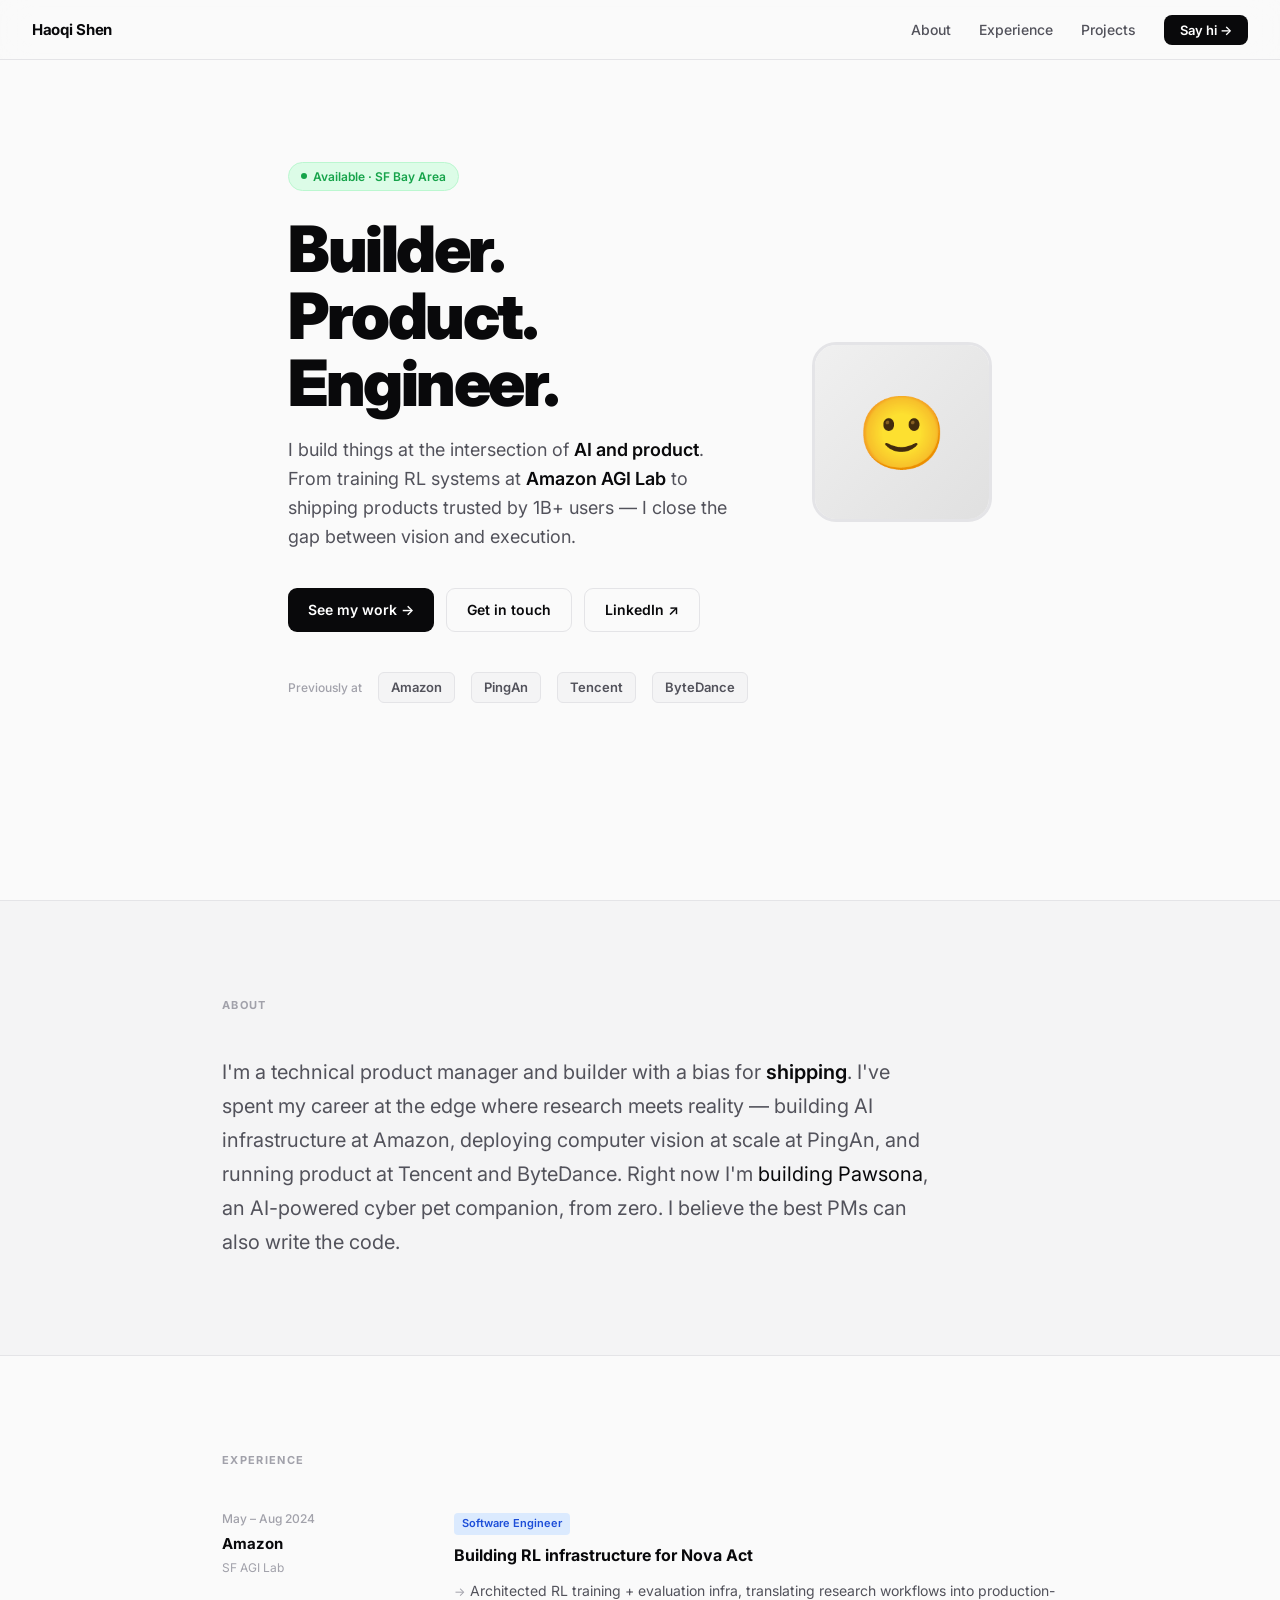
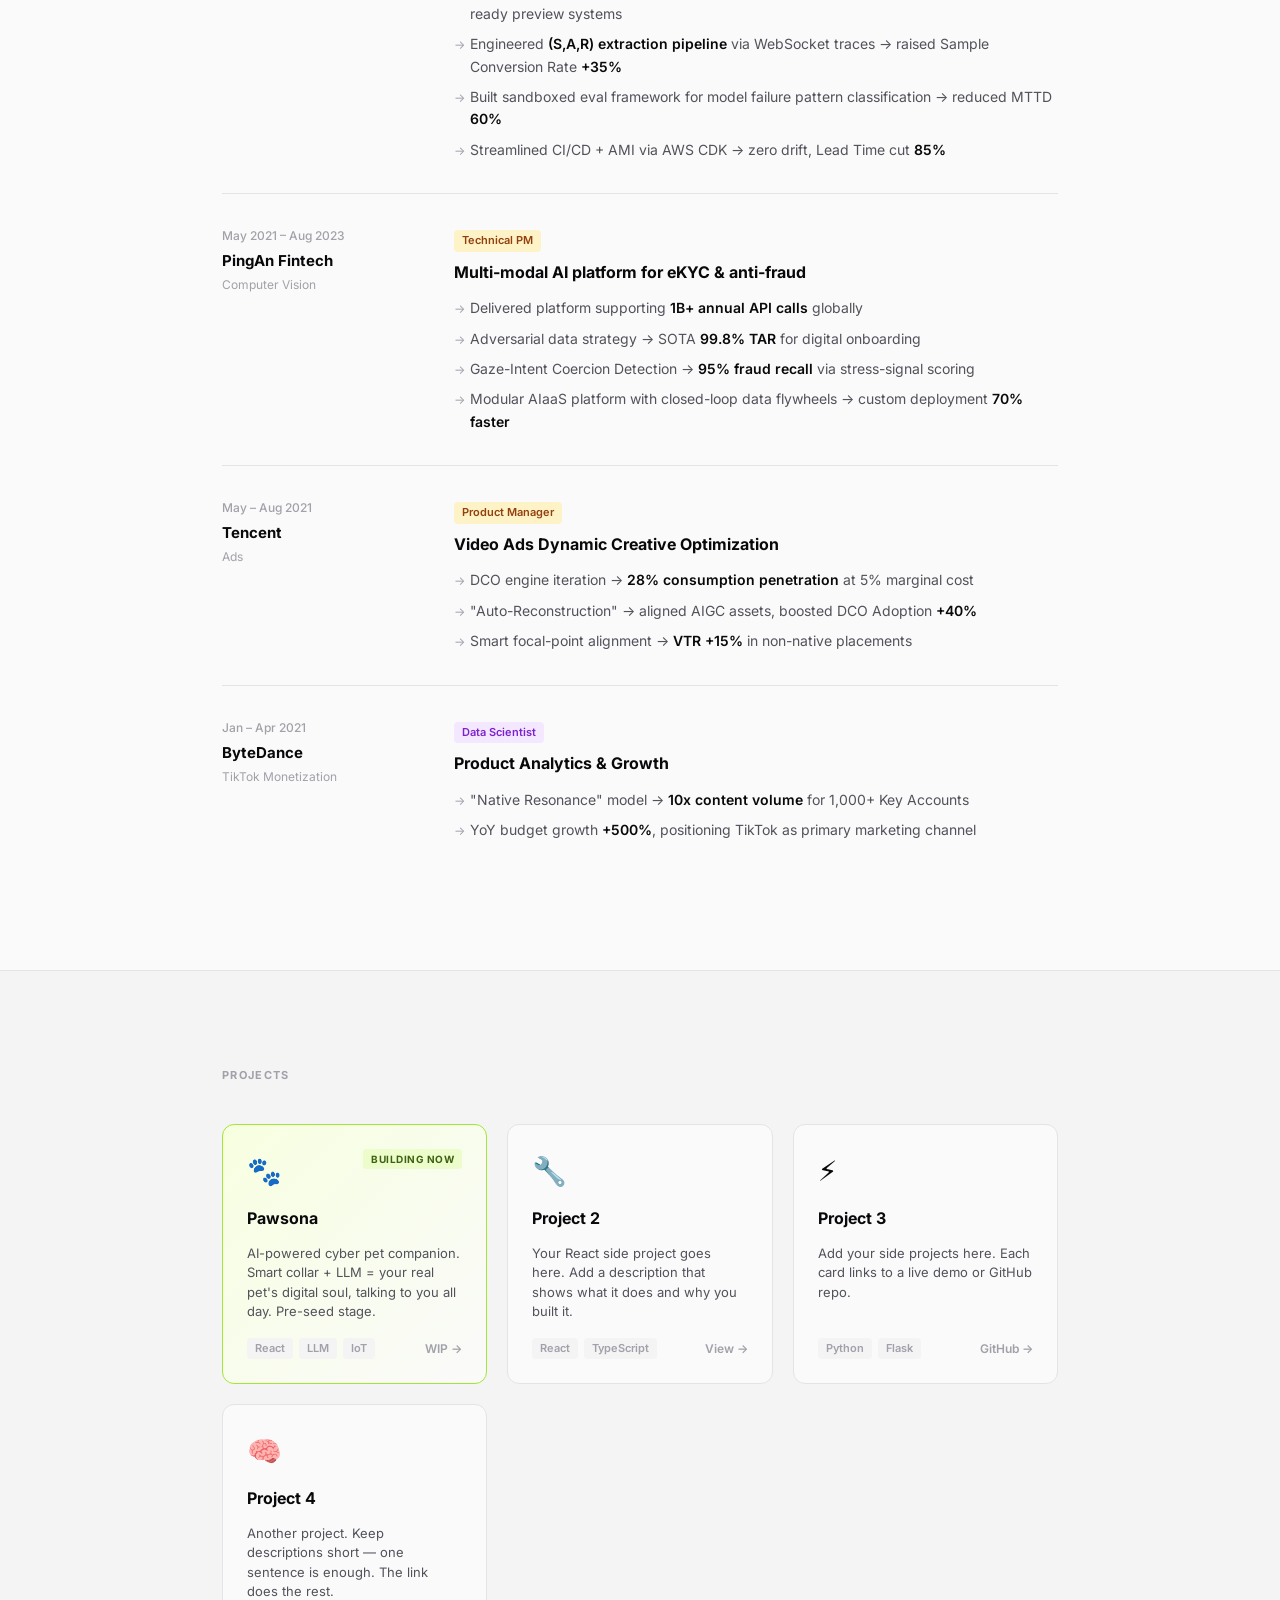
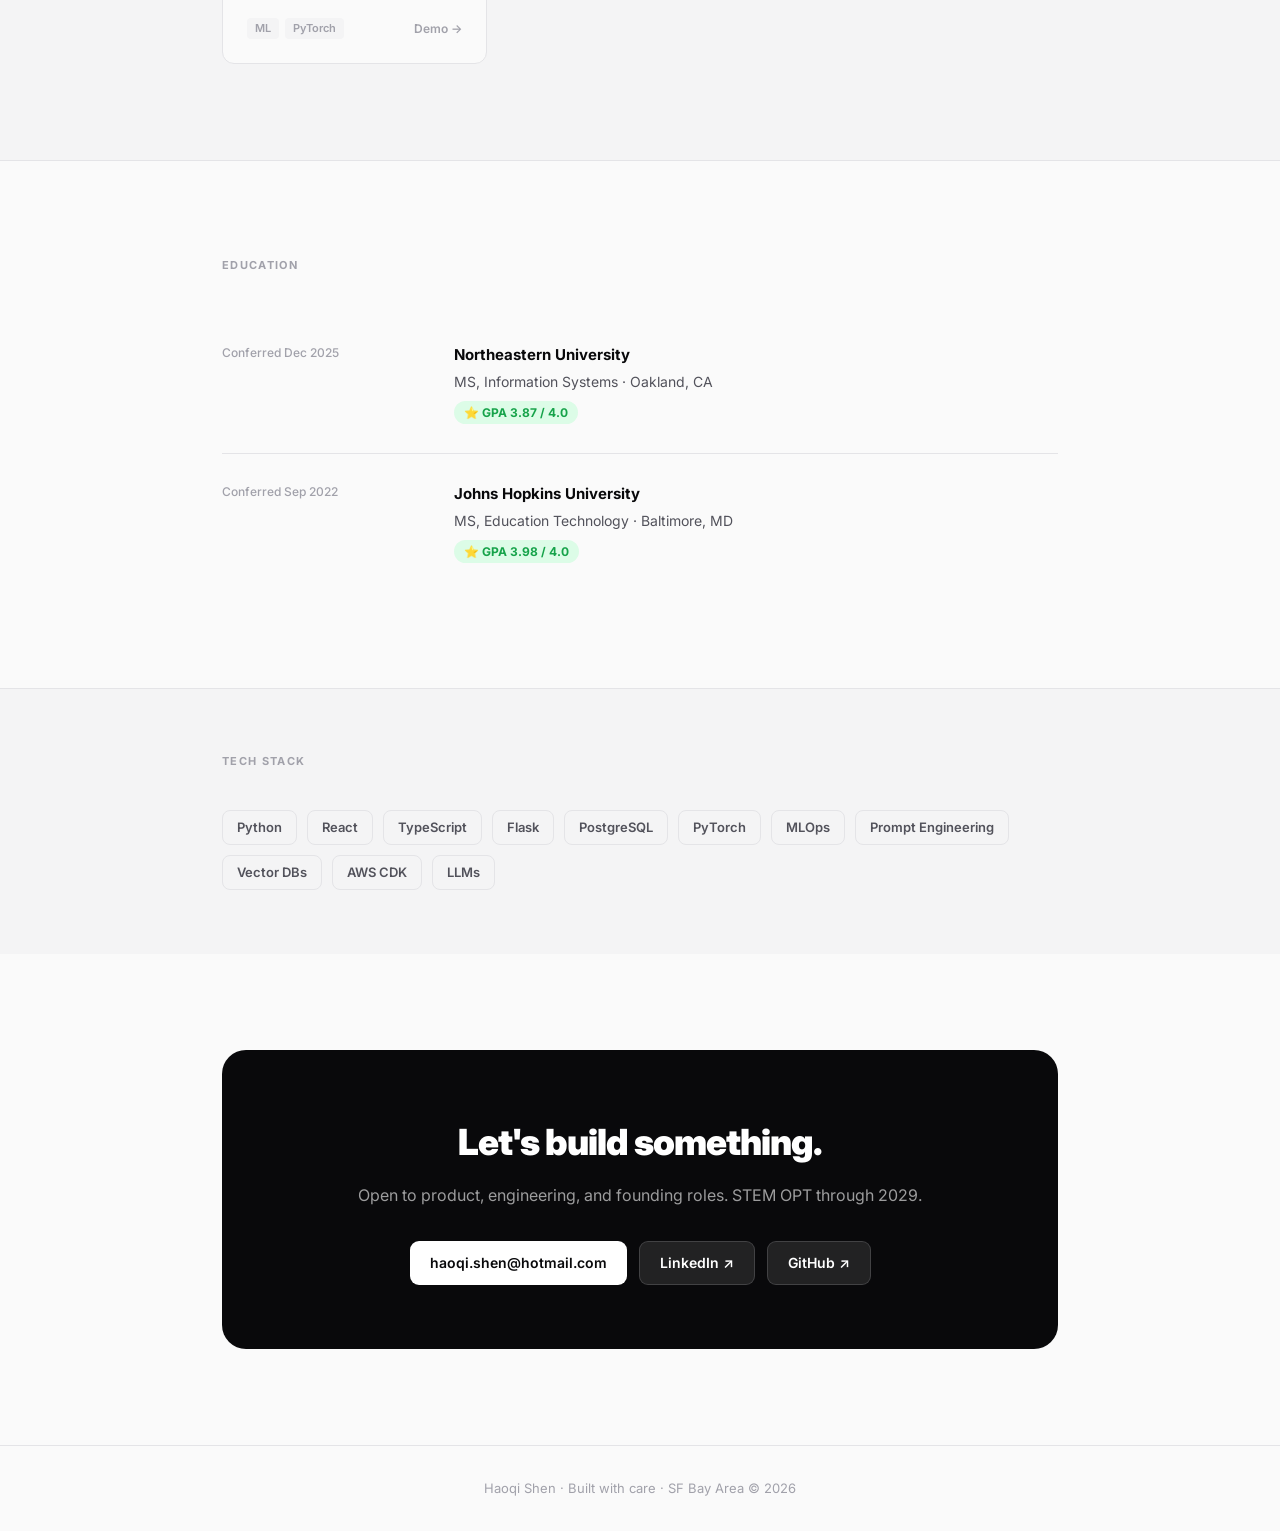
==== index.html @ 102167a4 "fix: update LinkedIn and GitHub links" ====
<!DOCTYPE html>
<html lang="en">
<head>
  <meta charset="UTF-8" />
  <meta name="viewport" content="width=device-width, initial-scale=1.0" />
  <title>Haoqi Shen — Builder</title>
  <link href="https://fonts.googleapis.com/css2?family=Inter:ital,wght@0,300;0,400;0,500;0,600;0,700;0,800;0,900;1,400&display=swap" rel="stylesheet">
  <style>
    :root {
      --bg: #fafafa;
      --bg2: #f4f4f5;
      --fg: #09090b;
      --fg2: #52525b;
      --fg3: #a1a1aa;
      --border: #e4e4e7;
      --accent: #18181b;
      --green: #16a34a;
      --blue: #2563eb;
      --radius: 12px;
      --font: 'Inter', system-ui, sans-serif;
    }
    * { margin:0; padding:0; box-sizing:border-box; }
    html { scroll-behavior: smooth; }
    body {
      font-family: var(--font);
      background: var(--bg);
      color: var(--fg);
      line-height: 1.6;
      -webkit-font-smoothing: antialiased;
    }

    /* NAV */
    nav {
      position: fixed;
      top: 0; left: 0; right: 0;
      z-index: 100;
      background: rgba(250,250,250,0.85);
      backdrop-filter: blur(16px);
      border-bottom: 1px solid var(--border);
      height: 60px;
      display: flex;
      align-items: center;
      justify-content: space-between;
      padding: 0 32px;
    }
    .nav-logo {
      font-size: 15px;
      font-weight: 700;
      color: var(--fg);
      text-decoration: none;
      letter-spacing: -0.3px;
    }
    .nav-links {
      display: flex;
      gap: 28px;
      list-style: none;
    }
    .nav-links a {
      font-size: 14px;
      color: var(--fg2);
      text-decoration: none;
      font-weight: 500;
      transition: color 0.15s;
    }
    .nav-links a:hover { color: var(--fg); }
    .nav-cta {
      background: var(--fg);
      color: #fff !important;
      padding: 7px 16px;
      border-radius: 8px;
      font-size: 13px !important;
      font-weight: 600 !important;
      transition: opacity 0.15s !important;
    }
    .nav-cta:hover { opacity: 0.85; color: #fff !important; }

    /* SECTIONS */
    section { padding: 96px 0; }
    .container { max-width: 900px; margin: 0 auto; padding: 0 32px; }
    .section-label {
      font-size: 11px;
      font-weight: 700;
      letter-spacing: 0.12em;
      text-transform: uppercase;
      color: var(--fg3);
      margin-bottom: 40px;
    }

    /* HERO */
    .hero {
      min-height: 100vh;
      display: flex;
      align-items: center;
      padding-top: 60px;
    }
    .hero-inner {
      display: grid;
      grid-template-columns: 1fr auto;
      gap: 64px;
      align-items: center;
      width: 100%;
    }
    .hero-badge {
      display: inline-flex;
      align-items: center;
      gap: 6px;
      background: #dcfce7;
      color: var(--green);
      border: 1px solid #bbf7d0;
      padding: 4px 12px;
      border-radius: 100px;
      font-size: 12px;
      font-weight: 600;
      margin-bottom: 24px;
    }
    .hero-badge::before {
      content: '';
      width: 6px; height: 6px;
      background: var(--green);
      border-radius: 50%;
      animation: pulse 2s ease-in-out infinite;
    }
    @keyframes pulse { 0%,100%{opacity:1} 50%{opacity:0.4} }
    .hero h1 {
      font-size: clamp(40px, 6vw, 64px);
      font-weight: 900;
      letter-spacing: -2.5px;
      line-height: 1.05;
      margin-bottom: 20px;
      color: var(--fg);
    }
    .hero-tagline {
      font-size: 18px;
      color: var(--fg2);
      font-weight: 400;
      max-width: 440px;
      margin-bottom: 36px;
      line-height: 1.6;
    }
    .hero-tagline strong { color: var(--fg); font-weight: 600; }
    .hero-actions { display: flex; gap: 12px; flex-wrap: wrap; }
    .btn {
      display: inline-flex;
      align-items: center;
      gap: 6px;
      padding: 10px 20px;
      border-radius: 9px;
      font-size: 14px;
      font-weight: 600;
      text-decoration: none;
      transition: all 0.15s;
      cursor: pointer;
      border: none;
      font-family: inherit;
    }
    .btn-primary {
      background: var(--fg);
      color: #fff;
    }
    .btn-primary:hover { opacity: 0.85; }
    .btn-secondary {
      background: var(--bg);
      color: var(--fg);
      border: 1.5px solid var(--border);
    }
    .btn-secondary:hover { background: var(--bg2); }
    .hero-photo {
      width: 180px;
      height: 180px;
      border-radius: 24px;
      overflow: hidden;
      border: 3px solid var(--border);
      background: var(--bg2);
      flex-shrink: 0;
      position: relative;
    }
    .hero-photo img {
      width: 100%;
      height: 100%;
      object-fit: cover;
    }
    .hero-photo-placeholder {
      width: 100%;
      height: 100%;
      display: flex;
      align-items: center;
      justify-content: center;
      font-size: 72px;
      background: linear-gradient(135deg, #f0f0f0, #e0e0e0);
    }
    .hero-companies {
      display: flex;
      align-items: center;
      gap: 16px;
      margin-top: 40px;
      flex-wrap: wrap;
    }
    .hero-companies-label {
      font-size: 12px;
      color: var(--fg3);
      font-weight: 500;
    }
    .company-tag {
      font-size: 13px;
      font-weight: 600;
      color: var(--fg2);
      background: var(--bg2);
      border: 1px solid var(--border);
      padding: 4px 12px;
      border-radius: 6px;
    }

    /* ABOUT */
    .about-text {
      font-size: 20px;
      line-height: 1.7;
      color: var(--fg2);
      max-width: 720px;
    }
    .about-text strong { color: var(--fg); font-weight: 600; }
    .about-text em { font-style: normal; color: var(--fg); }

    /* EXPERIENCE */
    .exp-list { display: flex; flex-direction: column; gap: 0; }
    .exp-item {
      display: grid;
      grid-template-columns: 200px 1fr;
      gap: 32px;
      padding: 32px 0;
      border-bottom: 1px solid var(--border);
      position: relative;
    }
    .exp-item:first-child { padding-top: 0; }
    .exp-item:last-child { border-bottom: none; }
    .exp-meta { }
    .exp-period {
      font-size: 12px;
      color: var(--fg3);
      font-weight: 500;
      margin-bottom: 4px;
    }
    .exp-company {
      font-size: 15px;
      font-weight: 700;
      color: var(--fg);
      margin-bottom: 2px;
    }
    .exp-dept {
      font-size: 12px;
      color: var(--fg3);
    }
    .exp-content { }
    .exp-role {
      font-size: 16px;
      font-weight: 700;
      margin-bottom: 12px;
      color: var(--fg);
    }
    .exp-highlights {
      list-style: none;
      display: flex;
      flex-direction: column;
      gap: 8px;
    }
    .exp-highlights li {
      font-size: 14px;
      color: var(--fg2);
      line-height: 1.6;
      padding-left: 16px;
      position: relative;
    }
    .exp-highlights li::before {
      content: '→';
      position: absolute;
      left: 0;
      color: var(--fg3);
      font-size: 12px;
      top: 2px;
    }
    .exp-highlights li strong { color: var(--fg); font-weight: 600; }
    .exp-tag {
      display: inline-flex;
      align-items: center;
      gap: 4px;
      font-size: 11px;
      font-weight: 600;
      padding: 2px 8px;
      border-radius: 4px;
      margin-bottom: 8px;
    }
    .tag-eng { background: #dbeafe; color: #1d4ed8; }
    .tag-pm { background: #fef3c7; color: #92400e; }
    .tag-data { background: #f3e8ff; color: #7e22ce; }

    /* PROJECTS */
    .projects-grid {
      display: grid;
      grid-template-columns: repeat(auto-fill, minmax(260px, 1fr));
      gap: 20px;
    }
    .project-card {
      background: var(--bg);
      border: 1.5px solid var(--border);
      border-radius: var(--radius);
      padding: 24px;
      text-decoration: none;
      color: inherit;
      transition: all 0.2s;
      display: flex;
      flex-direction: column;
      gap: 12px;
      position: relative;
      overflow: hidden;
    }
    .project-card:hover {
      border-color: #a1a1aa;
      transform: translateY(-2px);
      box-shadow: 0 8px 30px rgba(0,0,0,0.07);
    }
    .project-card::before {
      content: '';
      position: absolute;
      inset: 0;
      background: linear-gradient(135deg, rgba(0,0,0,0.02), transparent);
      opacity: 0;
      transition: opacity 0.2s;
    }
    .project-card:hover::before { opacity: 1; }
    .project-emoji { font-size: 28px; }
    .project-name { font-size: 16px; font-weight: 700; }
    .project-desc { font-size: 13px; color: var(--fg2); line-height: 1.5; flex: 1; }
    .project-footer {
      display: flex;
      align-items: center;
      justify-content: space-between;
      margin-top: 4px;
    }
    .project-tags { display: flex; gap: 6px; flex-wrap: wrap; }
    .project-tag {
      font-size: 11px;
      font-weight: 600;
      background: var(--bg2);
      color: var(--fg3);
      padding: 2px 8px;
      border-radius: 4px;
    }
    .project-link {
      font-size: 12px;
      color: var(--fg3);
      font-weight: 600;
      display: flex;
      align-items: center;
      gap: 4px;
    }
    .project-card.featured {
      border-color: #a3e635;
      background: linear-gradient(135deg, #f7ffe0, var(--bg));
    }
    .project-card.featured .project-tag-featured {
      background: #ecfccb;
      color: #3f6212;
      font-size: 10px;
      font-weight: 700;
      padding: 2px 8px;
      border-radius: 4px;
      letter-spacing: 0.05em;
      text-transform: uppercase;
    }

    /* EDUCATION */
    .edu-list { display: flex; flex-direction: column; gap: 0; }
    .edu-item {
      display: grid;
      grid-template-columns: 200px 1fr;
      gap: 32px;
      padding: 28px 0;
      border-bottom: 1px solid var(--border);
    }
    .edu-item:last-child { border-bottom: none; }
    .edu-period { font-size: 12px; color: var(--fg3); font-weight: 500; }
    .edu-school { font-size: 15px; font-weight: 700; color: var(--fg); }
    .edu-degree { font-size: 14px; color: var(--fg2); margin-top: 4px; }
    .edu-gpa {
      display: inline-flex;
      align-items: center;
      gap: 4px;
      font-size: 12px;
      font-weight: 700;
      color: var(--green);
      background: #dcfce7;
      padding: 2px 10px;
      border-radius: 100px;
      margin-top: 8px;
    }

    /* STACK */
    .stack-grid {
      display: flex;
      flex-wrap: wrap;
      gap: 10px;
    }
    .stack-item {
      background: var(--bg2);
      border: 1px solid var(--border);
      color: var(--fg2);
      padding: 6px 14px;
      border-radius: 8px;
      font-size: 13px;
      font-weight: 600;
      transition: all 0.15s;
    }
    .stack-item:hover {
      background: var(--fg);
      color: #fff;
      border-color: var(--fg);
    }

    /* CONTACT */
    .contact-section {
      background: var(--fg);
      color: #fff;
      border-radius: 24px;
      padding: 64px;
      text-align: center;
    }
    .contact-section h2 {
      font-size: 36px;
      font-weight: 900;
      letter-spacing: -1px;
      margin-bottom: 12px;
    }
    .contact-section p {
      font-size: 16px;
      color: rgba(255,255,255,0.6);
      margin-bottom: 32px;
    }
    .contact-links { display: flex; gap: 12px; justify-content: center; flex-wrap: wrap; }
    .contact-link {
      display: inline-flex;
      align-items: center;
      gap: 8px;
      padding: 10px 20px;
      border-radius: 9px;
      font-size: 14px;
      font-weight: 600;
      text-decoration: none;
      transition: all 0.15s;
    }
    .contact-link-primary {
      background: #fff;
      color: var(--fg);
    }
    .contact-link-primary:hover { opacity: 0.9; }
    .contact-link-secondary {
      background: rgba(255,255,255,0.1);
      color: #fff;
      border: 1px solid rgba(255,255,255,0.15);
    }
    .contact-link-secondary:hover { background: rgba(255,255,255,0.15); }

    /* FOOTER */
    footer {
      padding: 32px;
      text-align: center;
      font-size: 13px;
      color: var(--fg3);
      border-top: 1px solid var(--border);
    }

    /* RESPONSIVE */
    @media (max-width: 700px) {
      nav { padding: 0 20px; }
      .nav-links { display: none; }
      .container { padding: 0 20px; }
      section { padding: 64px 0; }
      .hero-inner { grid-template-columns: 1fr; }
      .hero-photo { width: 100px; height: 100px; border-radius: 16px; }
      .exp-item { grid-template-columns: 1fr; gap: 8px; }
      .edu-item { grid-template-columns: 1fr; gap: 8px; }
      .contact-section { padding: 40px 24px; border-radius: 16px; }
    }

    /* ANIMATIONS */
    .fade-in {
      opacity: 0;
      transform: translateY(16px);
      transition: opacity 0.5s ease, transform 0.5s ease;
    }
    .fade-in.visible {
      opacity: 1;
      transform: translateY(0);
    }
  </style>
</head>
<body>

<!-- NAV -->
<nav>
  <a class="nav-logo" href="#">Haoqi Shen</a>
  <ul class="nav-links">
    <li><a href="#about">About</a></li>
    <li><a href="#experience">Experience</a></li>
    <li><a href="#projects">Projects</a></li>
    <li><a href="#contact" class="nav-cta">Say hi →</a></li>
  </ul>
</nav>

<!-- HERO -->
<section class="hero">
  <div class="container">
    <div class="hero-inner">
      <div>
        <div class="hero-badge">Available · SF Bay Area</div>
        <h1>Builder.<br>Product.<br>Engineer.</h1>
        <p class="hero-tagline">
          I build things at the intersection of <strong>AI and product</strong>.
          From training RL systems at <strong>Amazon AGI Lab</strong> to shipping
          products trusted by 1B+ users — I close the gap between vision and execution.
        </p>
        <div class="hero-actions">
          <a href="#projects" class="btn btn-primary">See my work →</a>
          <a href="mailto:haoqi.shen@hotmail.com" class="btn btn-secondary">Get in touch</a>
          <a href="https://www.linkedin.com/in/shenhaoqi/" target="_blank" class="btn btn-secondary">LinkedIn ↗</a>
        </div>
        <div class="hero-companies">
          <span class="hero-companies-label">Previously at</span>
          <span class="company-tag">Amazon</span>
          <span class="company-tag">PingAn</span>
          <span class="company-tag">Tencent</span>
          <span class="company-tag">ByteDance</span>
        </div>
      </div>
      <div class="hero-photo">
        <!-- Replace src with your LinkedIn photo URL -->
        <div class="hero-photo-placeholder">🙂</div>
      </div>
    </div>
  </div>
</section>

<!-- ABOUT -->
<section id="about" style="background: var(--bg2); border-top: 1px solid var(--border); border-bottom: 1px solid var(--border);">
  <div class="container">
    <p class="section-label">About</p>
    <p class="about-text fade-in">
      I'm a technical product manager and builder with a bias for <strong>shipping</strong>.
      I've spent my career at the edge where research meets reality —
      building AI infrastructure at Amazon, deploying computer vision at scale at PingAn,
      and running product at Tencent and ByteDance.
      Right now I'm <em>building Pawsona</em>, an AI-powered cyber pet companion,
      from zero. I believe the best PMs can also write the code.
    </p>
  </div>
</section>

<!-- EXPERIENCE -->
<section id="experience">
  <div class="container">
    <p class="section-label">Experience</p>
    <div class="exp-list">

      <div class="exp-item fade-in">
        <div class="exp-meta">
          <div class="exp-period">May – Aug 2024</div>
          <div class="exp-company">Amazon</div>
          <div class="exp-dept">SF AGI Lab</div>
        </div>
        <div class="exp-content">
          <span class="exp-tag tag-eng">Software Engineer</span>
          <div class="exp-role">Building RL infrastructure for Nova Act</div>
          <ul class="exp-highlights">
            <li>Architected RL training + evaluation infra, translating research workflows into production-ready preview systems</li>
            <li>Engineered <strong>(S,A,R) extraction pipeline</strong> via WebSocket traces → raised Sample Conversion Rate <strong>+35%</strong></li>
            <li>Built sandboxed eval framework for model failure pattern classification → reduced MTTD <strong>60%</strong></li>
            <li>Streamlined CI/CD + AMI via AWS CDK → zero drift, Lead Time cut <strong>85%</strong></li>
          </ul>
        </div>
      </div>

      <div class="exp-item fade-in">
        <div class="exp-meta">
          <div class="exp-period">May 2021 – Aug 2023</div>
          <div class="exp-company">PingAn Fintech</div>
          <div class="exp-dept">Computer Vision</div>
        </div>
        <div class="exp-content">
          <span class="exp-tag tag-pm">Technical PM</span>
          <div class="exp-role">Multi-modal AI platform for eKYC & anti-fraud</div>
          <ul class="exp-highlights">
            <li>Delivered platform supporting <strong>1B+ annual API calls</strong> globally</li>
            <li>Adversarial data strategy → SOTA <strong>99.8% TAR</strong> for digital onboarding</li>
            <li>Gaze-Intent Coercion Detection → <strong>95% fraud recall</strong> via stress-signal scoring</li>
            <li>Modular AIaaS platform with closed-loop data flywheels → custom deployment <strong>70% faster</strong></li>
          </ul>
        </div>
      </div>

      <div class="exp-item fade-in">
        <div class="exp-meta">
          <div class="exp-period">May – Aug 2021</div>
          <div class="exp-company">Tencent</div>
          <div class="exp-dept">Ads</div>
        </div>
        <div class="exp-content">
          <span class="exp-tag tag-pm">Product Manager</span>
          <div class="exp-role">Video Ads Dynamic Creative Optimization</div>
          <ul class="exp-highlights">
            <li>DCO engine iteration → <strong>28% consumption penetration</strong> at 5% marginal cost</li>
            <li>"Auto-Reconstruction" → aligned AIGC assets, boosted DCO Adoption <strong>+40%</strong></li>
            <li>Smart focal-point alignment → <strong>VTR +15%</strong> in non-native placements</li>
          </ul>
        </div>
      </div>

      <div class="exp-item fade-in">
        <div class="exp-meta">
          <div class="exp-period">Jan – Apr 2021</div>
          <div class="exp-company">ByteDance</div>
          <div class="exp-dept">TikTok Monetization</div>
        </div>
        <div class="exp-content">
          <span class="exp-tag tag-data">Data Scientist</span>
          <div class="exp-role">Product Analytics & Growth</div>
          <ul class="exp-highlights">
            <li>"Native Resonance" model → <strong>10x content volume</strong> for 1,000+ Key Accounts</li>
            <li>YoY budget growth <strong>+500%</strong>, positioning TikTok as primary marketing channel</li>
          </ul>
        </div>
      </div>

    </div>
  </div>
</section>

<!-- PROJECTS -->
<section id="projects" style="background: var(--bg2); border-top: 1px solid var(--border); border-bottom: 1px solid var(--border);">
  <div class="container">
    <p class="section-label">Projects</p>
    <div class="projects-grid">

      <a href="#" class="project-card featured fade-in">
        <div style="display:flex; justify-content:space-between; align-items:flex-start;">
          <div class="project-emoji">🐾</div>
          <span class="project-tag-featured">Building now</span>
        </div>
        <div class="project-name">Pawsona</div>
        <div class="project-desc">AI-powered cyber pet companion. Smart collar + LLM = your real pet's digital soul, talking to you all day. Pre-seed stage.</div>
        <div class="project-footer">
          <div class="project-tags">
            <span class="project-tag">React</span>
            <span class="project-tag">LLM</span>
            <span class="project-tag">IoT</span>
          </div>
          <span class="project-link">WIP →</span>
        </div>
      </a>

      <a href="#" class="project-card fade-in">
        <div class="project-emoji">🔧</div>
        <div class="project-name">Project 2</div>
        <div class="project-desc">Your React side project goes here. Add a description that shows what it does and why you built it.</div>
        <div class="project-footer">
          <div class="project-tags">
            <span class="project-tag">React</span>
            <span class="project-tag">TypeScript</span>
          </div>
          <span class="project-link">View →</span>
        </div>
      </a>

      <a href="#" class="project-card fade-in">
        <div class="project-emoji">⚡</div>
        <div class="project-name">Project 3</div>
        <div class="project-desc">Add your side projects here. Each card links to a live demo or GitHub repo.</div>
        <div class="project-footer">
          <div class="project-tags">
            <span class="project-tag">Python</span>
            <span class="project-tag">Flask</span>
          </div>
          <span class="project-link">GitHub →</span>
        </div>
      </a>

      <a href="#" class="project-card fade-in">
        <div class="project-emoji">🧠</div>
        <div class="project-name">Project 4</div>
        <div class="project-desc">Another project. Keep descriptions short — one sentence is enough. The link does the rest.</div>
        <div class="project-footer">
          <div class="project-tags">
            <span class="project-tag">ML</span>
            <span class="project-tag">PyTorch</span>
          </div>
          <span class="project-link">Demo →</span>
        </div>
      </a>

    </div>
  </div>
</section>

<!-- EDUCATION -->
<section id="education">
  <div class="container">
    <p class="section-label">Education</p>
    <div class="edu-list">
      <div class="edu-item fade-in">
        <div>
          <div class="edu-period">Conferred Dec 2025</div>
        </div>
        <div>
          <div class="edu-school">Northeastern University</div>
          <div class="edu-degree">MS, Information Systems · Oakland, CA</div>
          <div class="edu-gpa">⭐ GPA 3.87 / 4.0</div>
        </div>
      </div>
      <div class="edu-item fade-in">
        <div>
          <div class="edu-period">Conferred Sep 2022</div>
        </div>
        <div>
          <div class="edu-school">Johns Hopkins University</div>
          <div class="edu-degree">MS, Education Technology · Baltimore, MD</div>
          <div class="edu-gpa">⭐ GPA 3.98 / 4.0</div>
        </div>
      </div>
    </div>
  </div>
</section>

<!-- STACK -->
<section style="padding: 64px 0; background: var(--bg2); border-top: 1px solid var(--border);">
  <div class="container">
    <p class="section-label">Tech Stack</p>
    <div class="stack-grid">
      <span class="stack-item">Python</span>
      <span class="stack-item">React</span>
      <span class="stack-item">TypeScript</span>
      <span class="stack-item">Flask</span>
      <span class="stack-item">PostgreSQL</span>
      <span class="stack-item">PyTorch</span>
      <span class="stack-item">MLOps</span>
      <span class="stack-item">Prompt Engineering</span>
      <span class="stack-item">Vector DBs</span>
      <span class="stack-item">AWS CDK</span>
      <span class="stack-item">LLMs</span>
    </div>
  </div>
</section>

<!-- CONTACT -->
<section id="contact">
  <div class="container">
    <div class="contact-section fade-in">
      <h2>Let's build something.</h2>
      <p>Open to product, engineering, and founding roles. STEM OPT through 2029.</p>
      <div class="contact-links">
        <a href="mailto:haoqi.shen@hotmail.com" class="contact-link contact-link-primary">haoqi.shen@hotmail.com</a>
        <a href="https://www.linkedin.com/in/shenhaoqi/" target="_blank" class="contact-link contact-link-secondary">LinkedIn ↗</a>
        <a href="https://github.com/haoqi-shen" target="_blank" class="contact-link contact-link-secondary">GitHub ↗</a>
      </div>
    </div>
  </div>
</section>

<footer>
  <p>Haoqi Shen · Built with care · SF Bay Area © 2026</p>
</footer>

<script>
  // Fade-in on scroll
  const observer = new IntersectionObserver((entries) => {
    entries.forEach((entry, i) => {
      if (entry.isIntersecting) {
        setTimeout(() => entry.target.classList.add('visible'), i * 80);
        observer.unobserve(entry.target);
      }
    });
  }, { threshold: 0.1 });
  document.querySelectorAll('.fade-in').forEach(el => observer.observe(el));
</script>

</body>
</html>
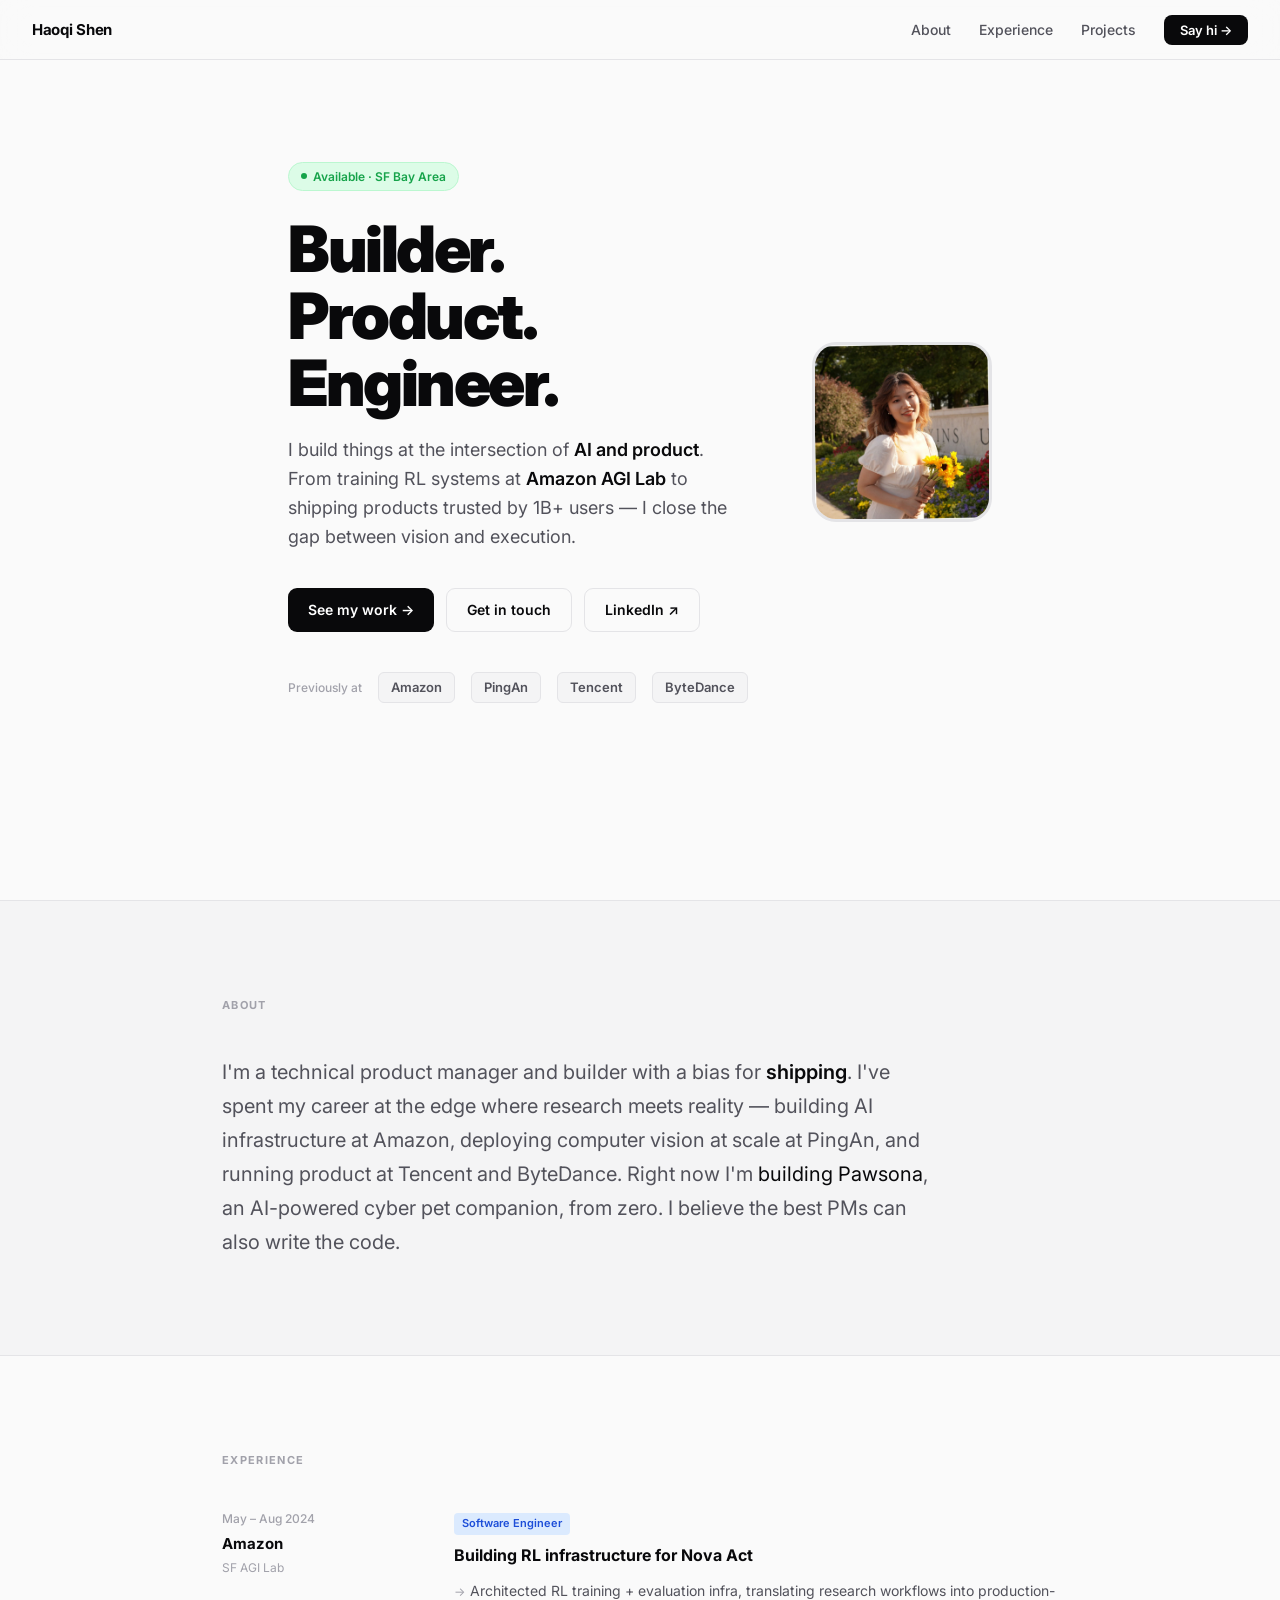
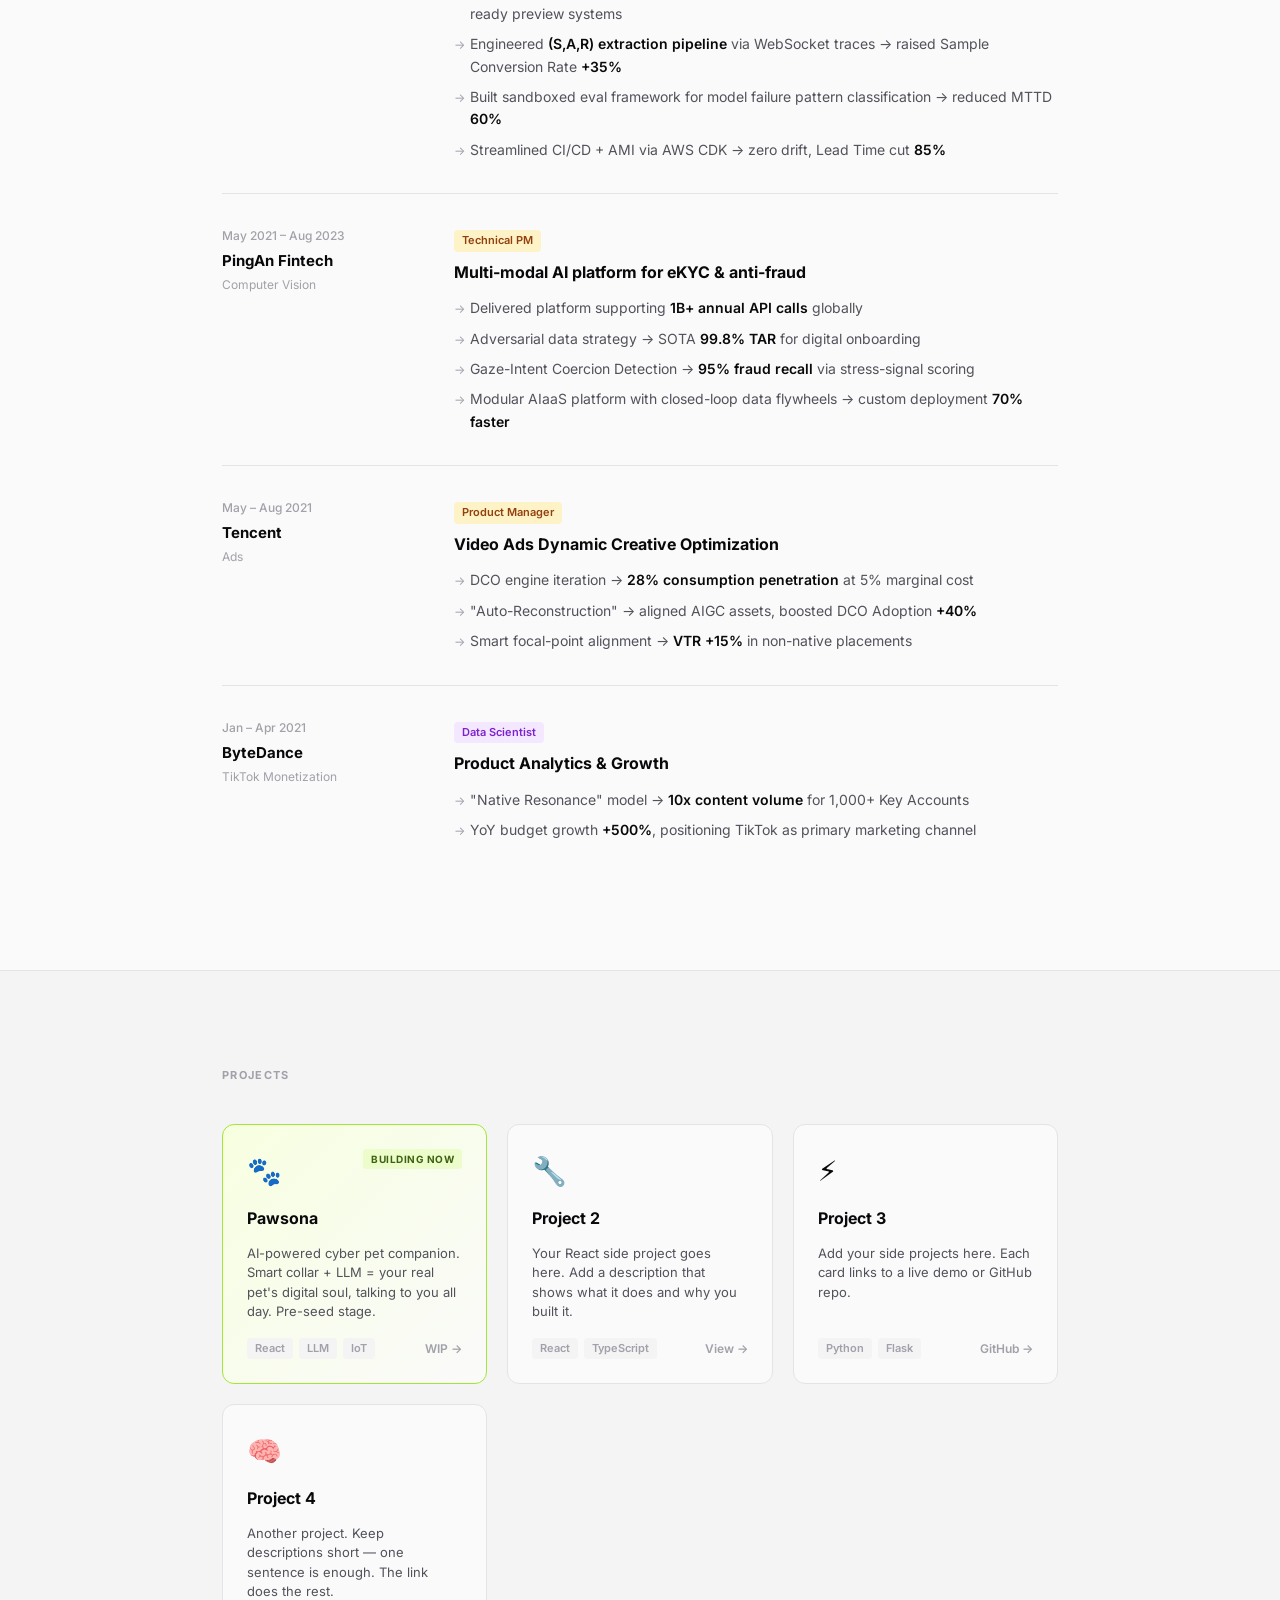
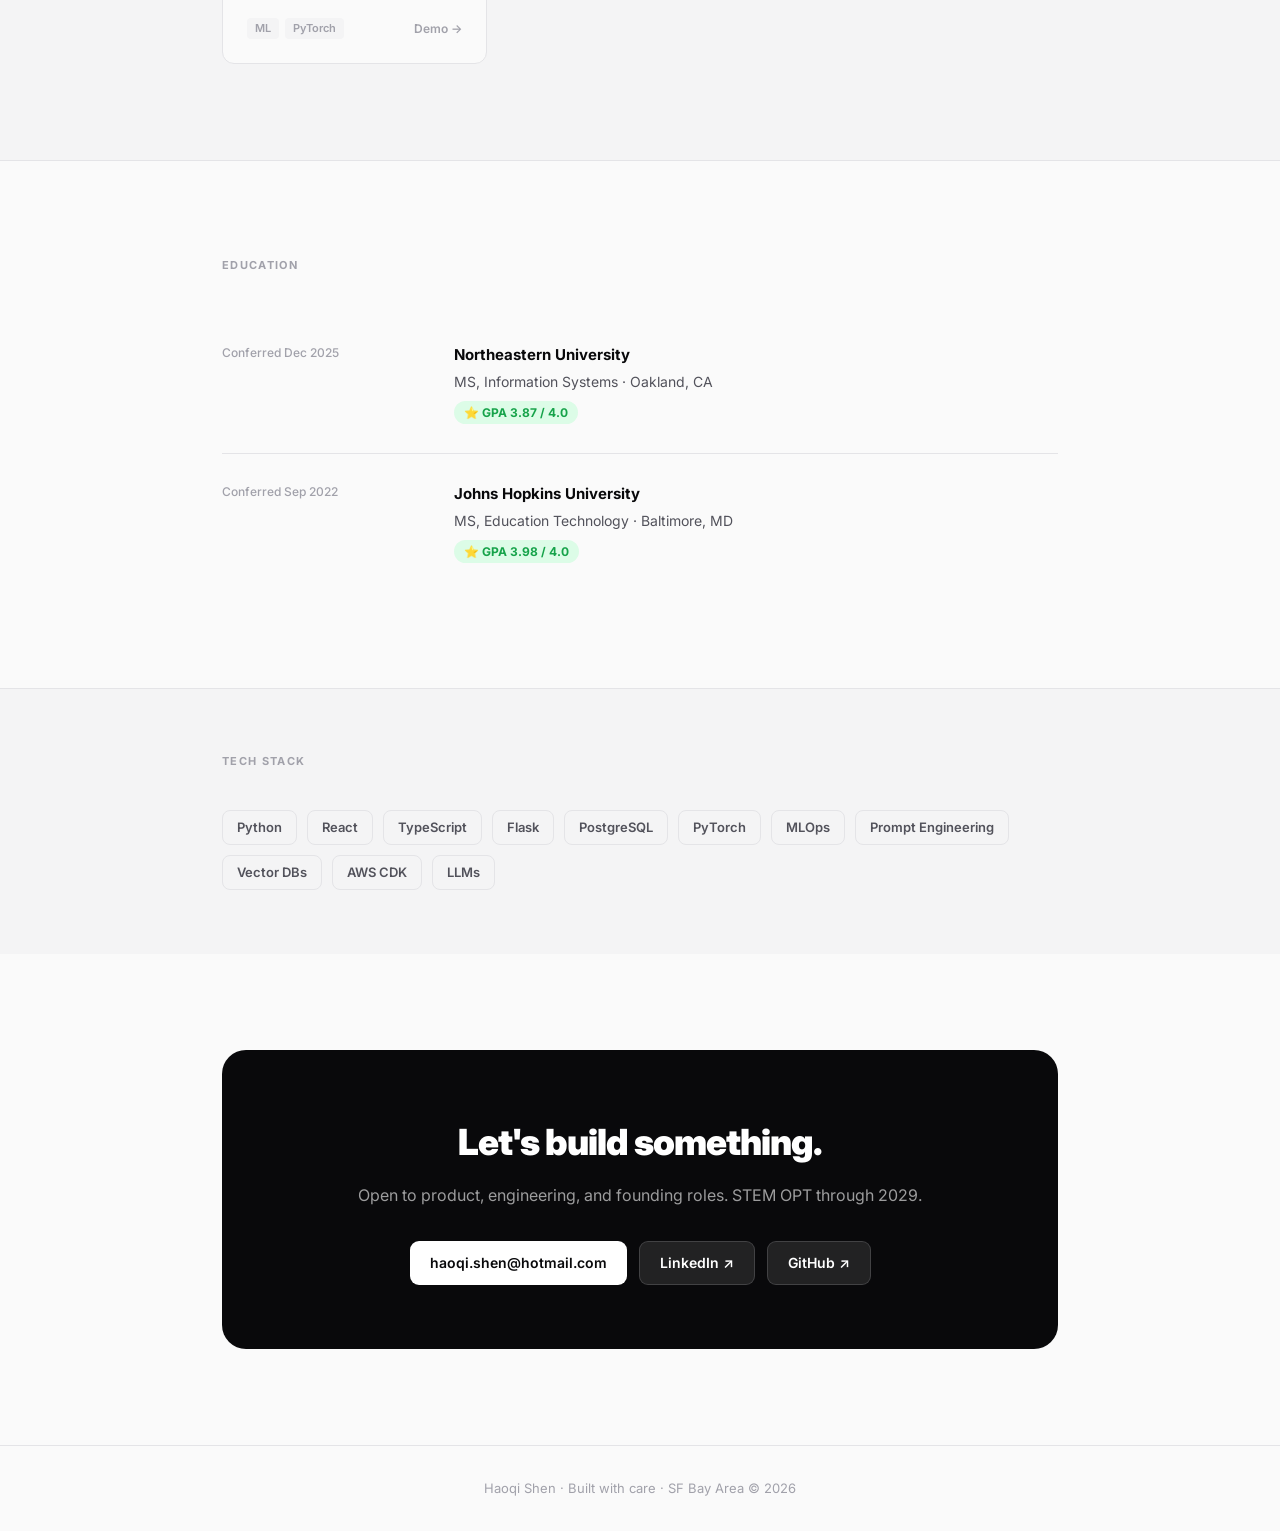
==== commit a52f806d: "feat: add profile photo" ====
--- a/index.html
+++ b/index.html
@@ -531,8 +531,7 @@
         </div>
       </div>
       <div class="hero-photo">
-        <!-- Replace src with your LinkedIn photo URL -->
-        <div class="hero-photo-placeholder">🙂</div>
+        <img src="avatar.jpg" alt="Haoqi Shen" />
       </div>
     </div>
   </div>
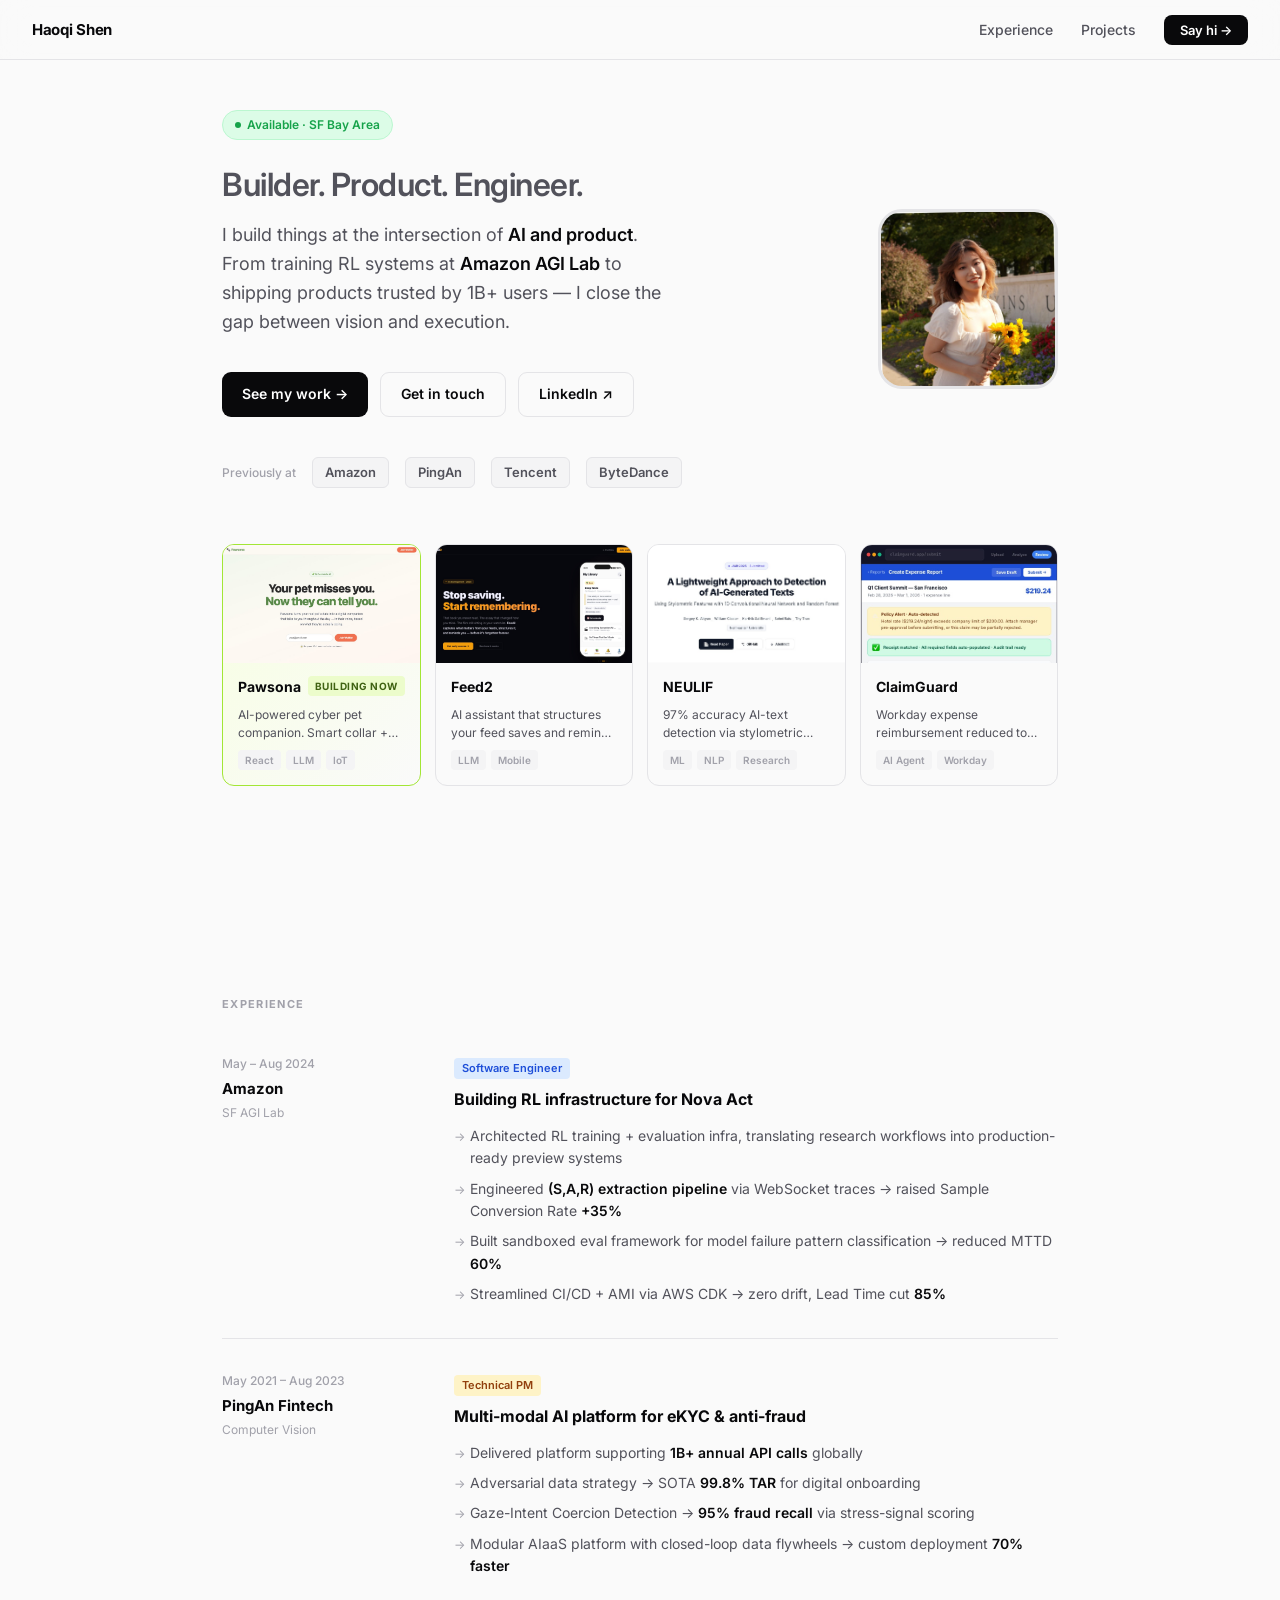
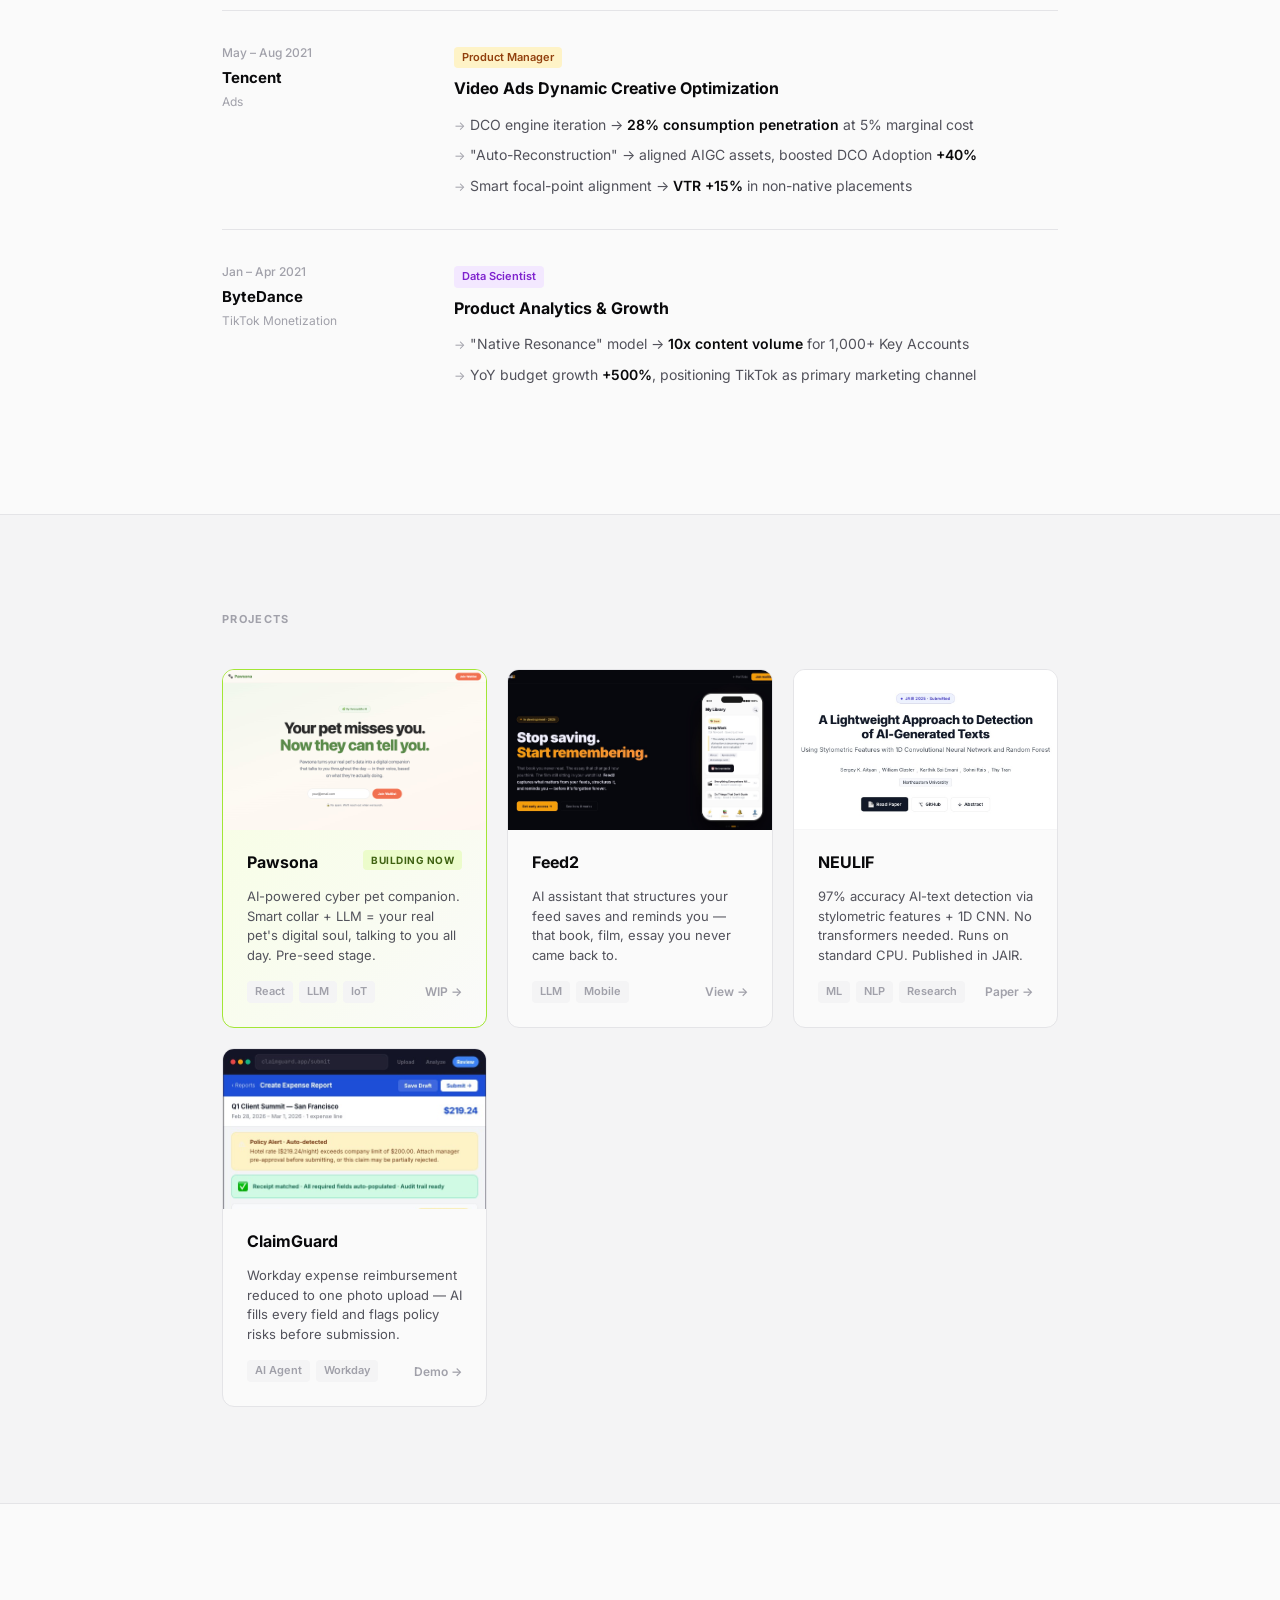
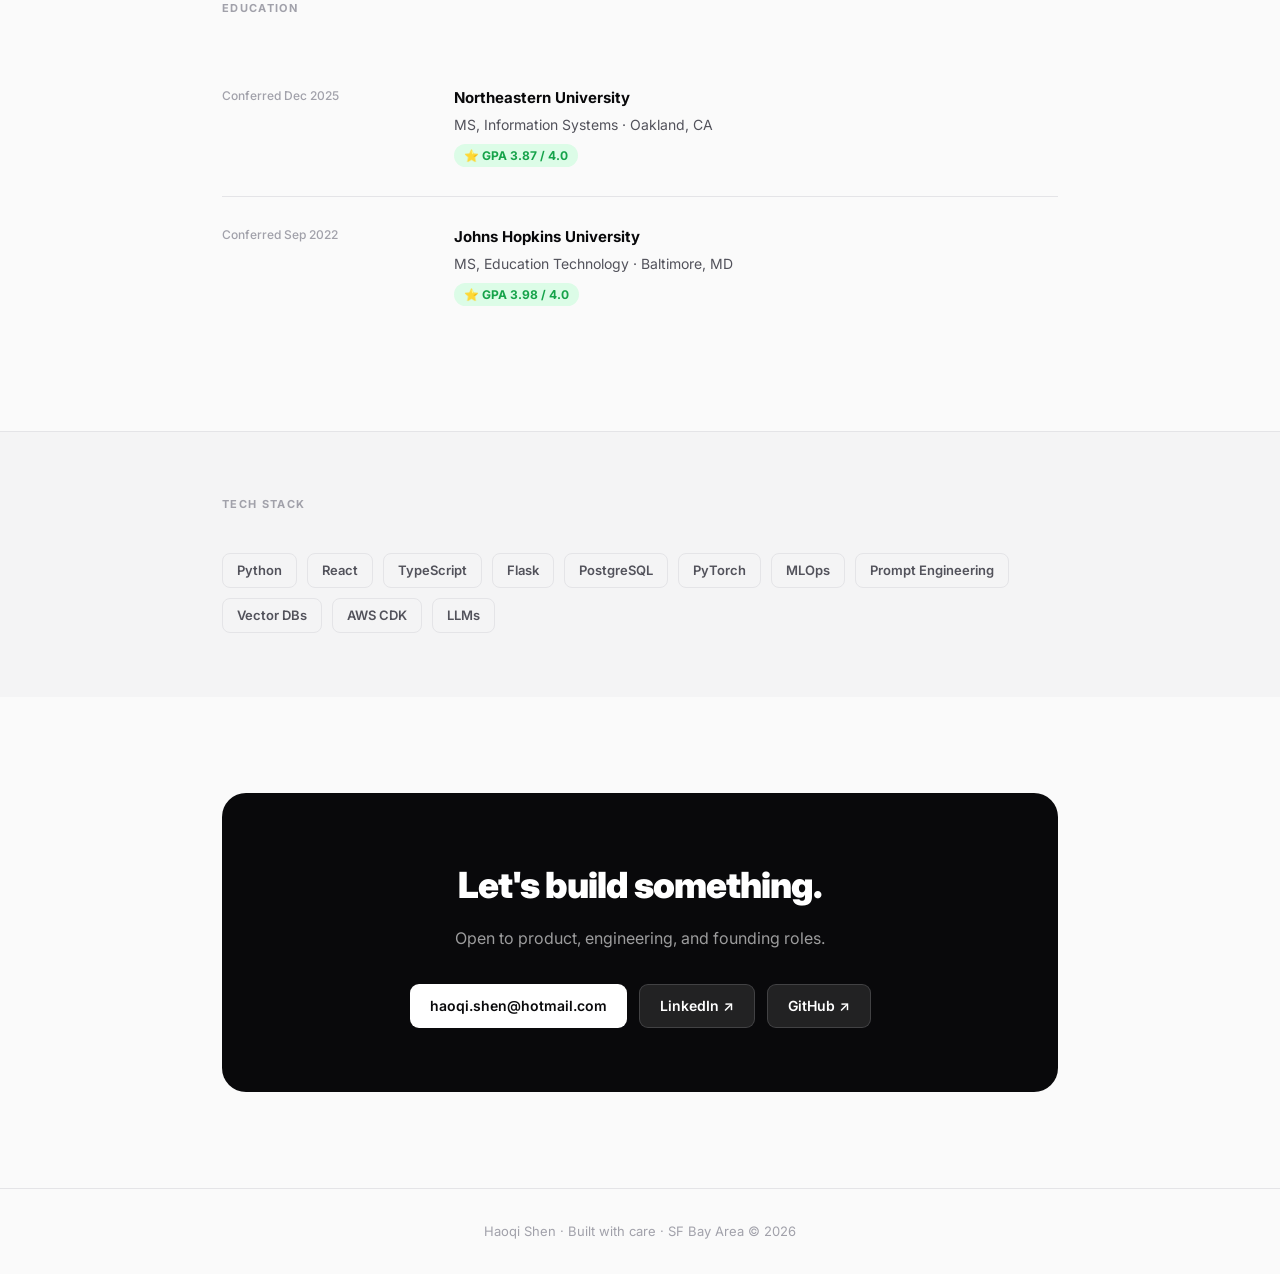
==== commit a5109384: "Add project previews, CNAME and gitignore; update card thumbnails - Add preview-*.jpg screenshots fo" ====
--- a/index.html
+++ b/index.html
@@ -92,13 +92,19 @@
       display: flex;
       align-items: center;
       padding-top: 60px;
+      padding-bottom: 64px;
     }
     .hero-inner {
+      display: flex;
+      flex-direction: column;
+      gap: 56px;
+      width: 100%;
+    }
+    .hero-top {
       display: grid;
       grid-template-columns: 1fr auto;
       gap: 64px;
       align-items: center;
-      width: 100%;
     }
     .hero-badge {
       display: inline-flex;
@@ -122,12 +128,12 @@
     }
     @keyframes pulse { 0%,100%{opacity:1} 50%{opacity:0.4} }
     .hero h1 {
-      font-size: clamp(40px, 6vw, 64px);
-      font-weight: 900;
-      letter-spacing: -2.5px;
-      line-height: 1.05;
-      margin-bottom: 20px;
-      color: var(--fg);
+      font-size: clamp(22px, 2.8vw, 32px);
+      font-weight: 600;
+      letter-spacing: -0.5px;
+      line-height: 1.3;
+      margin-bottom: 16px;
+      color: var(--fg2);
     }
     .hero-tagline {
       font-size: 18px;
@@ -210,6 +216,88 @@
       border-radius: 6px;
     }
 
+    /* HERO PROJECTS GALLERY */
+    .hero-gallery {
+      display: grid;
+      grid-template-columns: repeat(4, 1fr);
+      gap: 14px;
+    }
+    .hero-proj {
+      background: var(--bg);
+      border: 1.5px solid var(--border);
+      border-radius: 12px;
+      padding: 0;
+      text-decoration: none;
+      color: inherit;
+      display: flex;
+      flex-direction: column;
+      transition: all 0.2s;
+      min-width: 0;
+      overflow: hidden;
+    }
+    .hero-proj .proj-thumb {
+      width: 100%;
+      height: 118px;
+      background-size: cover;
+      background-position: top center;
+      flex-shrink: 0;
+    }
+    .hero-proj .proj-body {
+      padding: 13px 15px 15px;
+      display: flex;
+      flex-direction: column;
+      gap: 8px;
+    }
+    .hero-proj:hover {
+      border-color: #a1a1aa;
+      transform: translateY(-2px);
+      box-shadow: 0 6px 24px rgba(0,0,0,0.07);
+    }
+    .hero-proj.featured {
+      border-color: #a3e635;
+      background: linear-gradient(135deg, #f7ffe0, var(--bg));
+    }
+    .hero-proj-top {
+      display: flex;
+      justify-content: space-between;
+      align-items: flex-start;
+    }
+    .hero-proj-emoji { font-size: 24px; line-height: 1; }
+    .hero-proj-badge {
+      font-size: 10px;
+      font-weight: 700;
+      background: #ecfccb;
+      color: #3f6212;
+      padding: 2px 7px;
+      border-radius: 4px;
+      letter-spacing: 0.05em;
+      text-transform: uppercase;
+    }
+    .hero-proj-name {
+      font-size: 14px;
+      font-weight: 700;
+      color: var(--fg);
+    }
+    .hero-proj-desc {
+      font-size: 12px;
+      color: var(--fg2);
+      line-height: 1.5;
+      flex: 1;
+      display: -webkit-box;
+      -webkit-line-clamp: 2;
+      -webkit-box-orient: vertical;
+      overflow: hidden;
+    }
+    .hero-proj-tags { display: flex; gap: 5px; flex-wrap: wrap; }
+    .hero-proj-tag {
+      font-size: 10px;
+      font-weight: 600;
+      background: var(--bg2);
+      color: var(--fg3);
+      padding: 2px 7px;
+      border-radius: 4px;
+    }
+
     /* ABOUT */
     .about-text {
       font-size: 20px;
@@ -233,6 +321,14 @@
     .exp-item:first-child { padding-top: 0; }
     .exp-item:last-child { border-bottom: none; }
     .exp-meta { }
+    .exp-logo {
+      width: 32px;
+      height: 32px;
+      object-fit: contain;
+      border-radius: 6px;
+      margin-bottom: 10px;
+      display: block;
+    }
     .exp-period {
       font-size: 12px;
       color: var(--fg3);
@@ -302,15 +398,28 @@
       background: var(--bg);
       border: 1.5px solid var(--border);
       border-radius: var(--radius);
-      padding: 24px;
+      padding: 0;
       text-decoration: none;
       color: inherit;
       transition: all 0.2s;
       display: flex;
       flex-direction: column;
-      gap: 12px;
       position: relative;
       overflow: hidden;
+    }
+    .project-card .proj-thumb {
+      width: 100%;
+      height: 160px;
+      background-size: cover;
+      background-position: top center;
+      flex-shrink: 0;
+    }
+    .project-card .proj-body {
+      padding: 20px 24px 24px;
+      display: flex;
+      flex-direction: column;
+      gap: 12px;
+      flex: 1;
     }
     .project-card:hover {
       border-color: #a1a1aa;
@@ -473,8 +582,9 @@
       .nav-links { display: none; }
       .container { padding: 0 20px; }
       section { padding: 64px 0; }
-      .hero-inner { grid-template-columns: 1fr; }
+      .hero-top { grid-template-columns: 1fr; }
       .hero-photo { width: 100px; height: 100px; border-radius: 16px; }
+      .hero-gallery { grid-template-columns: repeat(2, 1fr); }
       .exp-item { grid-template-columns: 1fr; gap: 8px; }
       .edu-item { grid-template-columns: 1fr; gap: 8px; }
       .contact-section { padding: 40px 24px; border-radius: 16px; }
@@ -498,7 +608,6 @@
 <nav>
   <a class="nav-logo" href="#">Haoqi Shen</a>
   <ul class="nav-links">
-    <li><a href="#about">About</a></li>
     <li><a href="#experience">Experience</a></li>
     <li><a href="#projects">Projects</a></li>
     <li><a href="#contact" class="nav-cta">Say hi →</a></li>
@@ -509,46 +618,94 @@
 <section class="hero">
   <div class="container">
     <div class="hero-inner">
-      <div>
-        <div class="hero-badge">Available · SF Bay Area</div>
-        <h1>Builder.<br>Product.<br>Engineer.</h1>
-        <p class="hero-tagline">
-          I build things at the intersection of <strong>AI and product</strong>.
-          From training RL systems at <strong>Amazon AGI Lab</strong> to shipping
-          products trusted by 1B+ users — I close the gap between vision and execution.
-        </p>
-        <div class="hero-actions">
-          <a href="#projects" class="btn btn-primary">See my work →</a>
-          <a href="mailto:haoqi.shen@hotmail.com" class="btn btn-secondary">Get in touch</a>
-          <a href="https://www.linkedin.com/in/shenhaoqi/" target="_blank" class="btn btn-secondary">LinkedIn ↗</a>
-        </div>
-        <div class="hero-companies">
-          <span class="hero-companies-label">Previously at</span>
-          <span class="company-tag">Amazon</span>
-          <span class="company-tag">PingAn</span>
-          <span class="company-tag">Tencent</span>
-          <span class="company-tag">ByteDance</span>
+
+      <!-- Top: intro + photo -->
+      <div class="hero-top">
+        <div>
+          <div class="hero-badge">Available · SF Bay Area</div>
+          <h1>Builder. Product. Engineer.</h1>
+          <p class="hero-tagline">
+            I build things at the intersection of <strong>AI and product</strong>.
+            From training RL systems at <strong>Amazon AGI Lab</strong> to shipping
+            products trusted by 1B+ users — I close the gap between vision and execution.
+          </p>
+          <div class="hero-actions">
+            <a href="#projects" class="btn btn-primary">See my work →</a>
+            <a href="mailto:haoqi.shen@hotmail.com" class="btn btn-secondary">Get in touch</a>
+            <a href="https://www.linkedin.com/in/shenhaoqi/" target="_blank" class="btn btn-secondary">LinkedIn ↗</a>
+          </div>
+          <div class="hero-companies">
+            <span class="hero-companies-label">Previously at</span>
+            <span class="company-tag">Amazon</span>
+            <span class="company-tag">PingAn</span>
+            <span class="company-tag">Tencent</span>
+            <span class="company-tag">ByteDance</span>
+          </div>
+        </div>
+        <div class="hero-photo">
+          <img src="avatar.jpg" alt="Haoqi Shen" />
         </div>
       </div>
-      <div class="hero-photo">
-        <img src="avatar.jpg" alt="Haoqi Shen" />
+
+      <!-- Bottom: project gallery -->
+      <div class="hero-gallery">
+
+        <a href="pawsona-landing.html" class="hero-proj featured">
+          <div class="proj-thumb" style="background-image:url(preview-pawsona.jpg)"></div>
+          <div class="proj-body">
+            <div class="hero-proj-top">
+              <div class="hero-proj-name">Pawsona</div>
+              <span class="hero-proj-badge">Building now</span>
+            </div>
+            <div class="hero-proj-desc">AI-powered cyber pet companion. Smart collar + LLM = your real pet's digital soul, talking to you all day.</div>
+            <div class="hero-proj-tags">
+              <span class="hero-proj-tag">React</span>
+              <span class="hero-proj-tag">LLM</span>
+              <span class="hero-proj-tag">IoT</span>
+            </div>
+          </div>
+        </a>
+
+        <a href="feed2-landing.html" class="hero-proj">
+          <div class="proj-thumb" style="background-image:url(preview-feed2.jpg)"></div>
+          <div class="proj-body">
+            <div class="hero-proj-name">Feed2</div>
+            <div class="hero-proj-desc">AI assistant that structures your feed saves and reminds you — that book, film, essay you never came back to.</div>
+            <div class="hero-proj-tags">
+              <span class="hero-proj-tag">LLM</span>
+              <span class="hero-proj-tag">Mobile</span>
+            </div>
+          </div>
+        </a>
+
+        <a href="neulif-landing.html" class="hero-proj">
+          <div class="proj-thumb" style="background-image:url(preview-neulif.jpg)"></div>
+          <div class="proj-body">
+            <div class="hero-proj-name">NEULIF</div>
+            <div class="hero-proj-desc">97% accuracy AI-text detection via stylometric features + 1D CNN. No transformers. Runs on CPU. Published JAIR.</div>
+            <div class="hero-proj-tags">
+              <span class="hero-proj-tag">ML</span>
+              <span class="hero-proj-tag">NLP</span>
+              <span class="hero-proj-tag">Research</span>
+            </div>
+          </div>
+        </a>
+
+        <a href="claimguard-landing.html" class="hero-proj">
+          <div class="proj-thumb" style="background-image:url(preview-claimguard.jpg)"></div>
+          <div class="proj-body">
+            <div class="hero-proj-name">ClaimGuard</div>
+            <div class="hero-proj-desc">Workday expense reimbursement reduced to one photo upload — AI fills every field and flags policy risks.</div>
+            <div class="hero-proj-tags">
+              <span class="hero-proj-tag">AI Agent</span>
+              <span class="hero-proj-tag">Workday</span>
+            </div>
+          </div>
+        </a>
+
       </div>
+
     </div>
-  </div>
-</section>
-
-<!-- ABOUT -->
-<section id="about" style="background: var(--bg2); border-top: 1px solid var(--border); border-bottom: 1px solid var(--border);">
-  <div class="container">
-    <p class="section-label">About</p>
-    <p class="about-text fade-in">
-      I'm a technical product manager and builder with a bias for <strong>shipping</strong>.
-      I've spent my career at the edge where research meets reality —
-      building AI infrastructure at Amazon, deploying computer vision at scale at PingAn,
-      and running product at Tencent and ByteDance.
-      Right now I'm <em>building Pawsona</em>, an AI-powered cyber pet companion,
-      from zero. I believe the best PMs can also write the code.
-    </p>
   </div>
 </section>
 
@@ -637,59 +794,68 @@
     <p class="section-label">Projects</p>
     <div class="projects-grid">
 
-      <a href="#" class="project-card featured fade-in">
-        <div style="display:flex; justify-content:space-between; align-items:flex-start;">
-          <div class="project-emoji">🐾</div>
-          <span class="project-tag-featured">Building now</span>
-        </div>
-        <div class="project-name">Pawsona</div>
-        <div class="project-desc">AI-powered cyber pet companion. Smart collar + LLM = your real pet's digital soul, talking to you all day. Pre-seed stage.</div>
-        <div class="project-footer">
-          <div class="project-tags">
-            <span class="project-tag">React</span>
-            <span class="project-tag">LLM</span>
-            <span class="project-tag">IoT</span>
-          </div>
-          <span class="project-link">WIP →</span>
+      <a href="pawsona-landing.html" class="project-card featured fade-in">
+        <div class="proj-thumb" style="background-image:url(preview-pawsona.jpg)"></div>
+        <div class="proj-body">
+          <div style="display:flex; justify-content:space-between; align-items:flex-start;">
+            <div class="project-name">Pawsona</div>
+            <span class="project-tag-featured">Building now</span>
+          </div>
+          <div class="project-desc">AI-powered cyber pet companion. Smart collar + LLM = your real pet's digital soul, talking to you all day. Pre-seed stage.</div>
+          <div class="project-footer">
+            <div class="project-tags">
+              <span class="project-tag">React</span>
+              <span class="project-tag">LLM</span>
+              <span class="project-tag">IoT</span>
+            </div>
+            <span class="project-link">WIP →</span>
+          </div>
         </div>
       </a>
 
-      <a href="#" class="project-card fade-in">
-        <div class="project-emoji">🔧</div>
-        <div class="project-name">Project 2</div>
-        <div class="project-desc">Your React side project goes here. Add a description that shows what it does and why you built it.</div>
-        <div class="project-footer">
-          <div class="project-tags">
-            <span class="project-tag">React</span>
-            <span class="project-tag">TypeScript</span>
-          </div>
-          <span class="project-link">View →</span>
+      <a href="feed2-landing.html" class="project-card fade-in">
+        <div class="proj-thumb" style="background-image:url(preview-feed2.jpg)"></div>
+        <div class="proj-body">
+          <div class="project-name">Feed2</div>
+          <div class="project-desc">AI assistant that structures your feed saves and reminds you — that book, film, essay you never came back to.</div>
+          <div class="project-footer">
+            <div class="project-tags">
+              <span class="project-tag">LLM</span>
+              <span class="project-tag">Mobile</span>
+            </div>
+            <span class="project-link">View →</span>
+          </div>
         </div>
       </a>
 
-      <a href="#" class="project-card fade-in">
-        <div class="project-emoji">⚡</div>
-        <div class="project-name">Project 3</div>
-        <div class="project-desc">Add your side projects here. Each card links to a live demo or GitHub repo.</div>
-        <div class="project-footer">
-          <div class="project-tags">
-            <span class="project-tag">Python</span>
-            <span class="project-tag">Flask</span>
-          </div>
-          <span class="project-link">GitHub →</span>
+      <a href="neulif-landing.html" class="project-card fade-in">
+        <div class="proj-thumb" style="background-image:url(preview-neulif.jpg)"></div>
+        <div class="proj-body">
+          <div class="project-name">NEULIF</div>
+          <div class="project-desc">97% accuracy AI-text detection via stylometric features + 1D CNN. No transformers needed. Runs on standard CPU. Published in JAIR.</div>
+          <div class="project-footer">
+            <div class="project-tags">
+              <span class="project-tag">ML</span>
+              <span class="project-tag">NLP</span>
+              <span class="project-tag">Research</span>
+            </div>
+            <span class="project-link">Paper →</span>
+          </div>
         </div>
       </a>
 
-      <a href="#" class="project-card fade-in">
-        <div class="project-emoji">🧠</div>
-        <div class="project-name">Project 4</div>
-        <div class="project-desc">Another project. Keep descriptions short — one sentence is enough. The link does the rest.</div>
-        <div class="project-footer">
-          <div class="project-tags">
-            <span class="project-tag">ML</span>
-            <span class="project-tag">PyTorch</span>
-          </div>
-          <span class="project-link">Demo →</span>
+      <a href="claimguard-landing.html" class="project-card fade-in">
+        <div class="proj-thumb" style="background-image:url(preview-claimguard.jpg)"></div>
+        <div class="proj-body">
+          <div class="project-name">ClaimGuard</div>
+          <div class="project-desc">Workday expense reimbursement reduced to one photo upload — AI fills every field and flags policy risks before submission.</div>
+          <div class="project-footer">
+            <div class="project-tags">
+              <span class="project-tag">AI Agent</span>
+              <span class="project-tag">Workday</span>
+            </div>
+            <span class="project-link">Demo →</span>
+          </div>
         </div>
       </a>
 
@@ -751,7 +917,7 @@
   <div class="container">
     <div class="contact-section fade-in">
       <h2>Let's build something.</h2>
-      <p>Open to product, engineering, and founding roles. STEM OPT through 2029.</p>
+      <p>Open to product, engineering, and founding roles.</p>
       <div class="contact-links">
         <a href="mailto:haoqi.shen@hotmail.com" class="contact-link contact-link-primary">haoqi.shen@hotmail.com</a>
         <a href="https://www.linkedin.com/in/shenhaoqi/" target="_blank" class="contact-link contact-link-secondary">LinkedIn ↗</a>
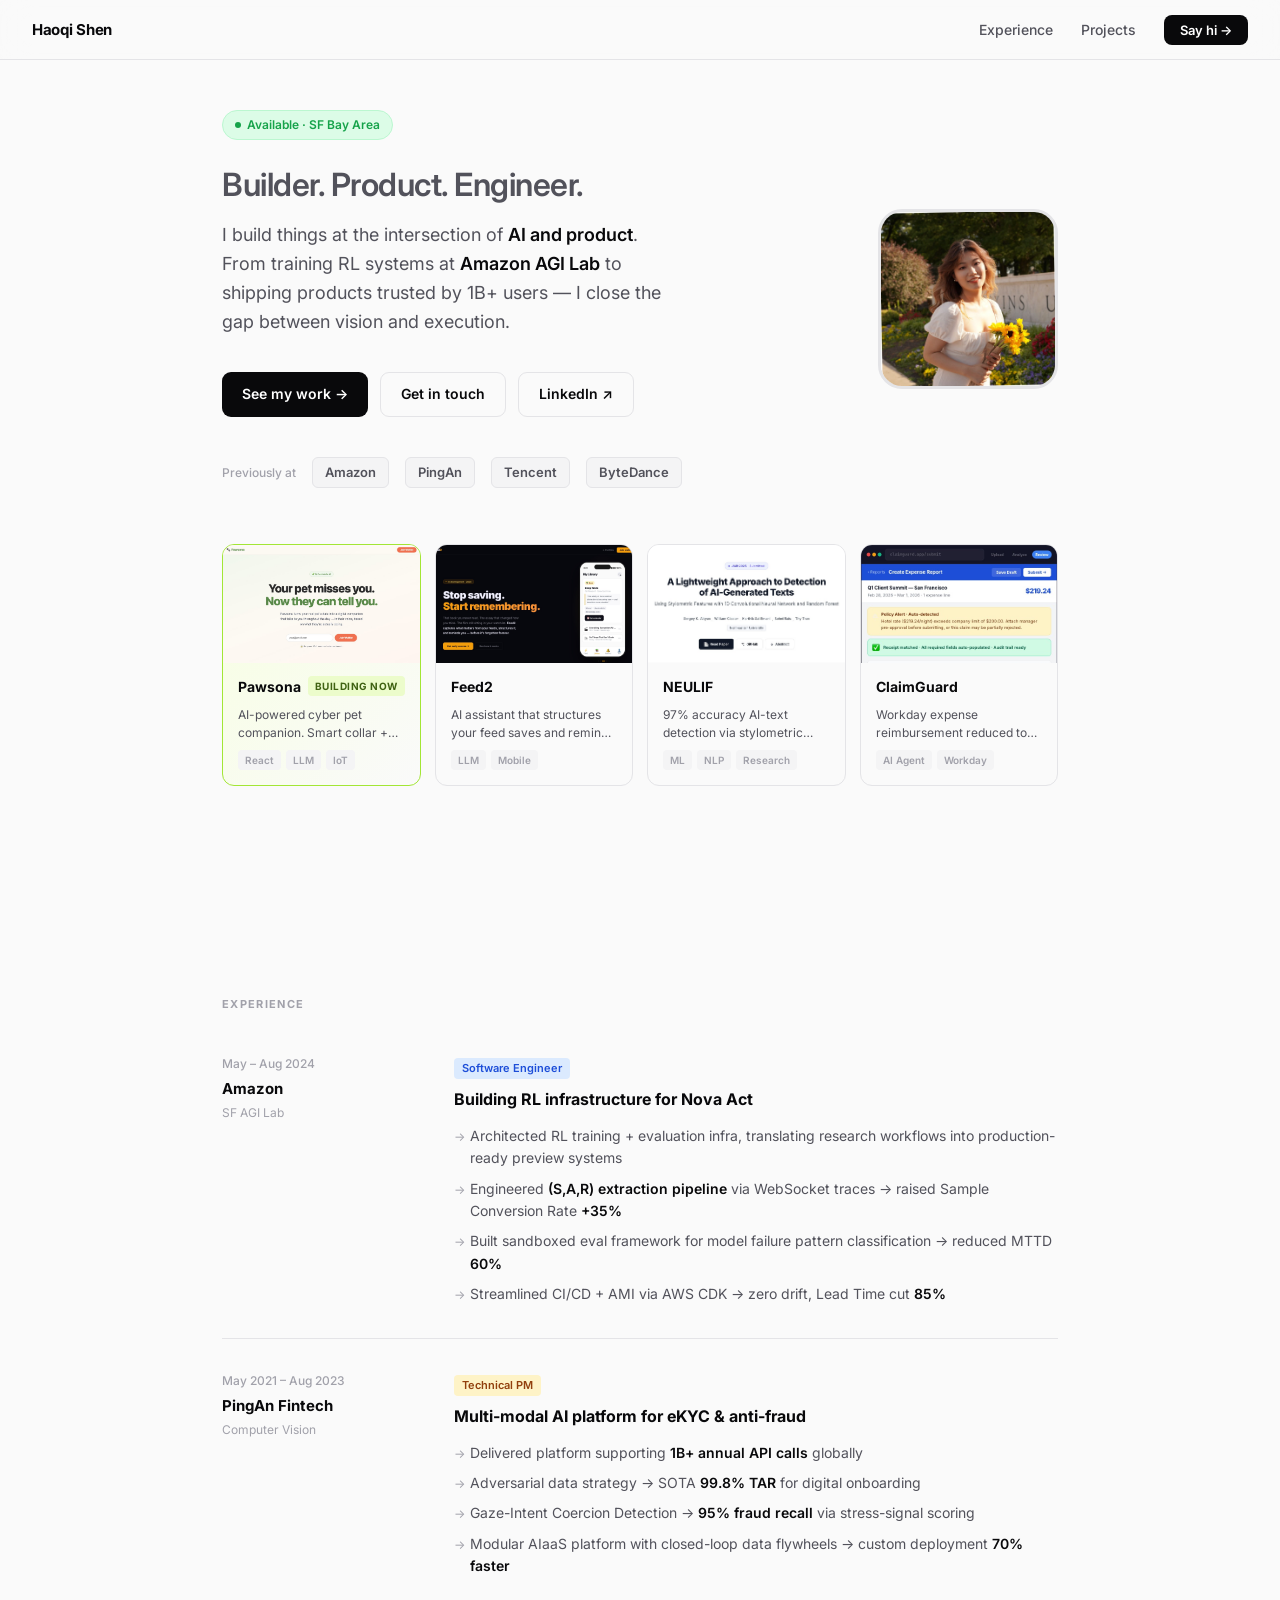
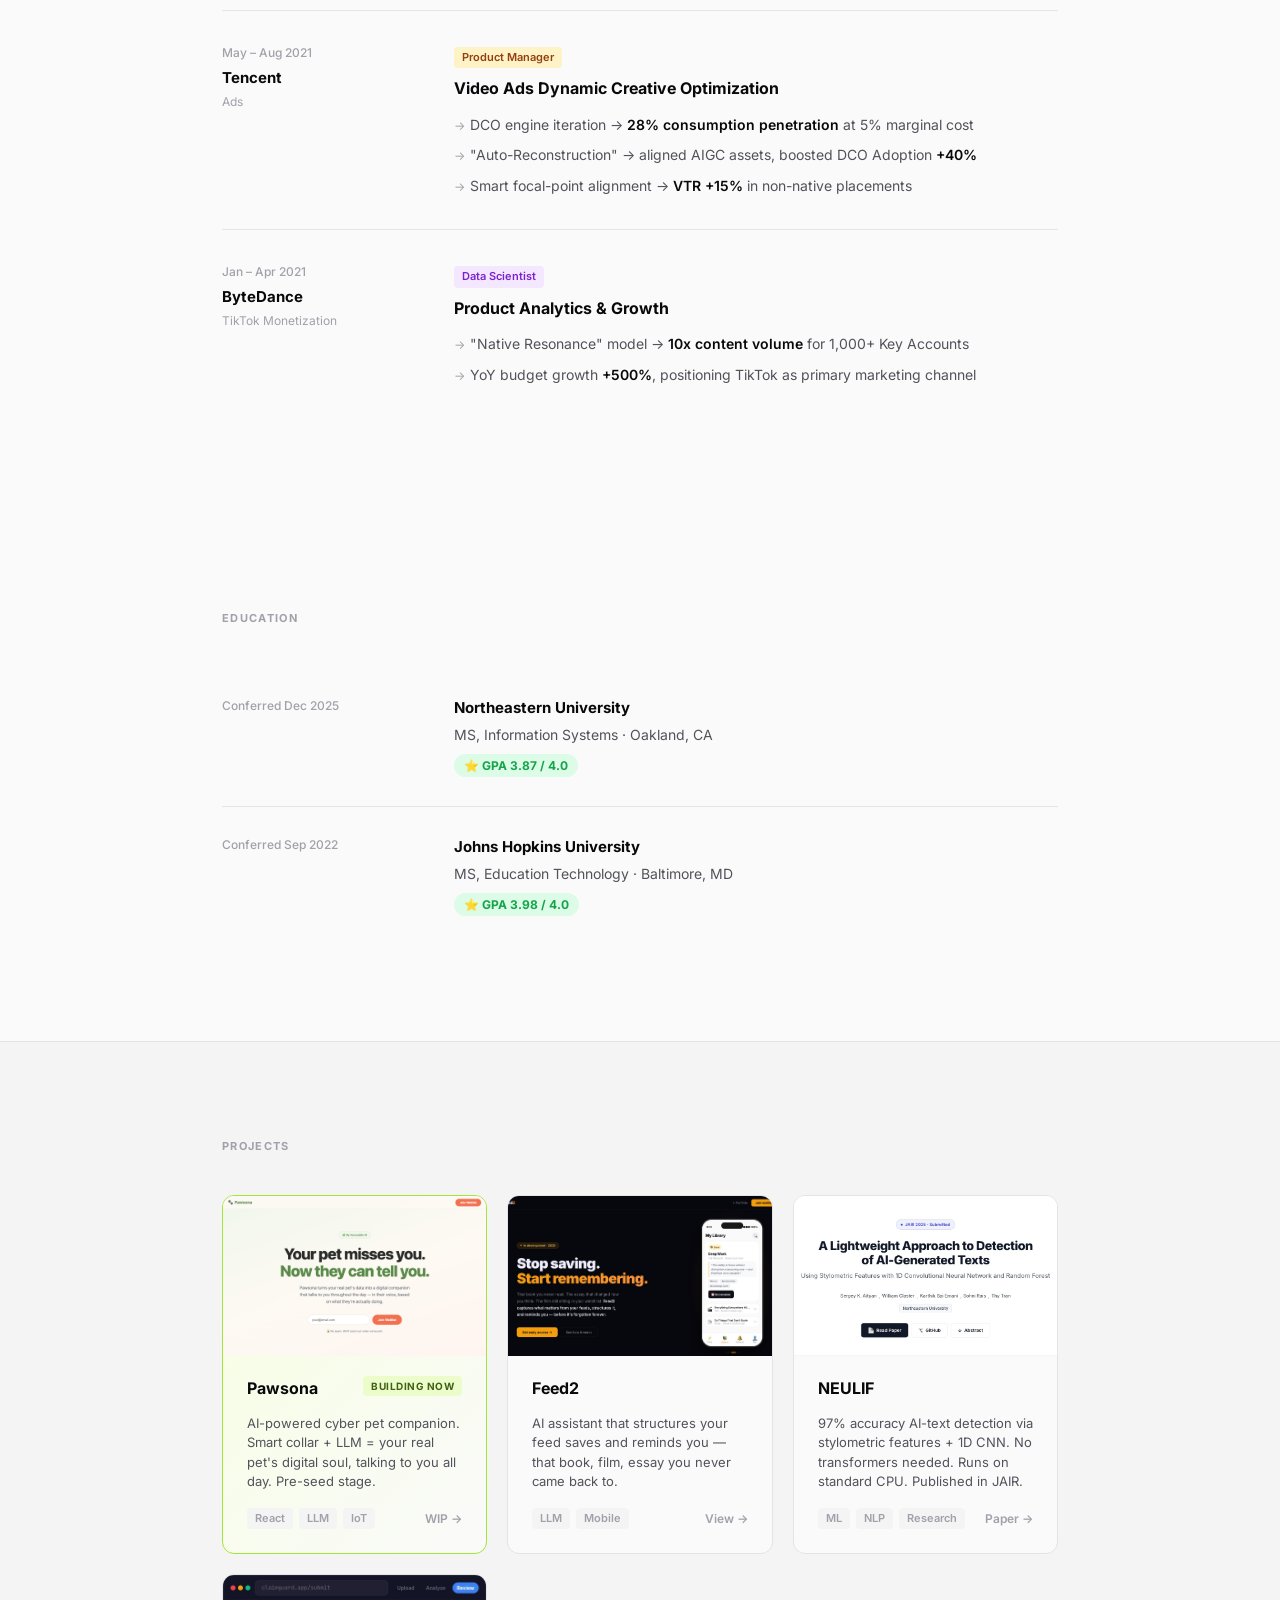
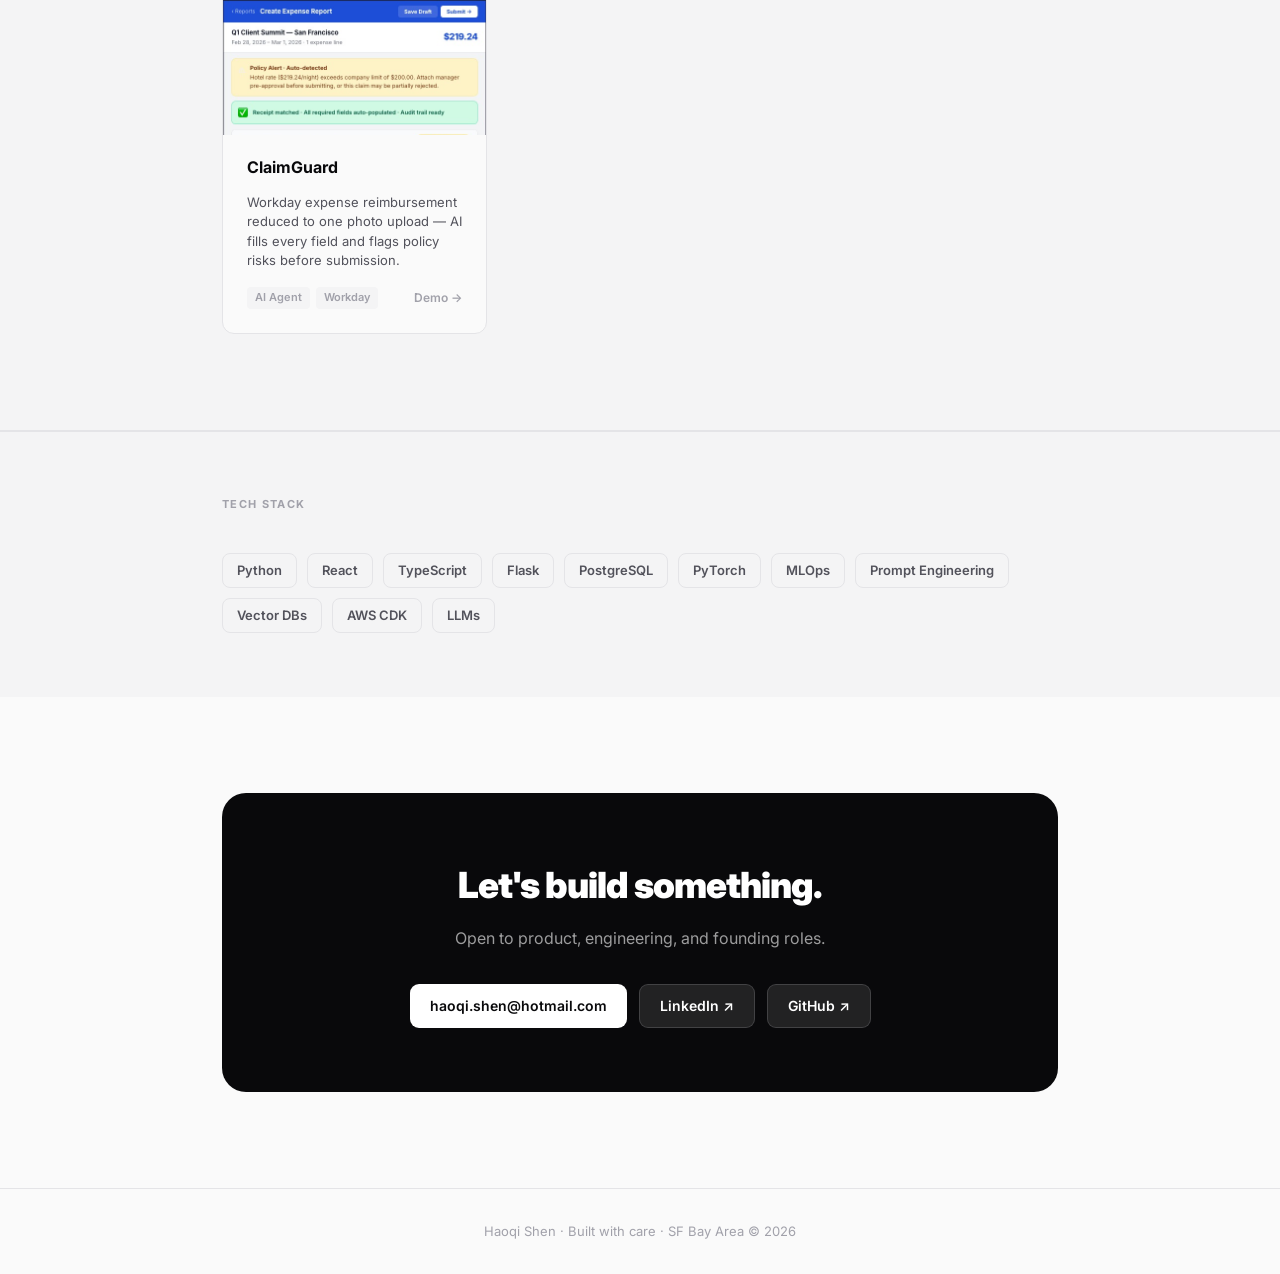
==== commit 8e802d43: "Reorder sections: education before projects Co-Authored-By: Claude Sonnet 4.6 <noreply@anthropic.com" ====
--- a/index.html
+++ b/index.html
@@ -788,6 +788,35 @@
   </div>
 </section>
 
+<!-- EDUCATION -->
+<section id="education">
+  <div class="container">
+    <p class="section-label">Education</p>
+    <div class="edu-list">
+      <div class="edu-item fade-in">
+        <div>
+          <div class="edu-period">Conferred Dec 2025</div>
+        </div>
+        <div>
+          <div class="edu-school">Northeastern University</div>
+          <div class="edu-degree">MS, Information Systems · Oakland, CA</div>
+          <div class="edu-gpa">⭐ GPA 3.87 / 4.0</div>
+        </div>
+      </div>
+      <div class="edu-item fade-in">
+        <div>
+          <div class="edu-period">Conferred Sep 2022</div>
+        </div>
+        <div>
+          <div class="edu-school">Johns Hopkins University</div>
+          <div class="edu-degree">MS, Education Technology · Baltimore, MD</div>
+          <div class="edu-gpa">⭐ GPA 3.98 / 4.0</div>
+        </div>
+      </div>
+    </div>
+  </div>
+</section>
+
 <!-- PROJECTS -->
 <section id="projects" style="background: var(--bg2); border-top: 1px solid var(--border); border-bottom: 1px solid var(--border);">
   <div class="container">
@@ -859,35 +888,6 @@
         </div>
       </a>
 
-    </div>
-  </div>
-</section>
-
-<!-- EDUCATION -->
-<section id="education">
-  <div class="container">
-    <p class="section-label">Education</p>
-    <div class="edu-list">
-      <div class="edu-item fade-in">
-        <div>
-          <div class="edu-period">Conferred Dec 2025</div>
-        </div>
-        <div>
-          <div class="edu-school">Northeastern University</div>
-          <div class="edu-degree">MS, Information Systems · Oakland, CA</div>
-          <div class="edu-gpa">⭐ GPA 3.87 / 4.0</div>
-        </div>
-      </div>
-      <div class="edu-item fade-in">
-        <div>
-          <div class="edu-period">Conferred Sep 2022</div>
-        </div>
-        <div>
-          <div class="edu-school">Johns Hopkins University</div>
-          <div class="edu-degree">MS, Education Technology · Baltimore, MD</div>
-          <div class="edu-gpa">⭐ GPA 3.98 / 4.0</div>
-        </div>
-      </div>
     </div>
   </div>
 </section>
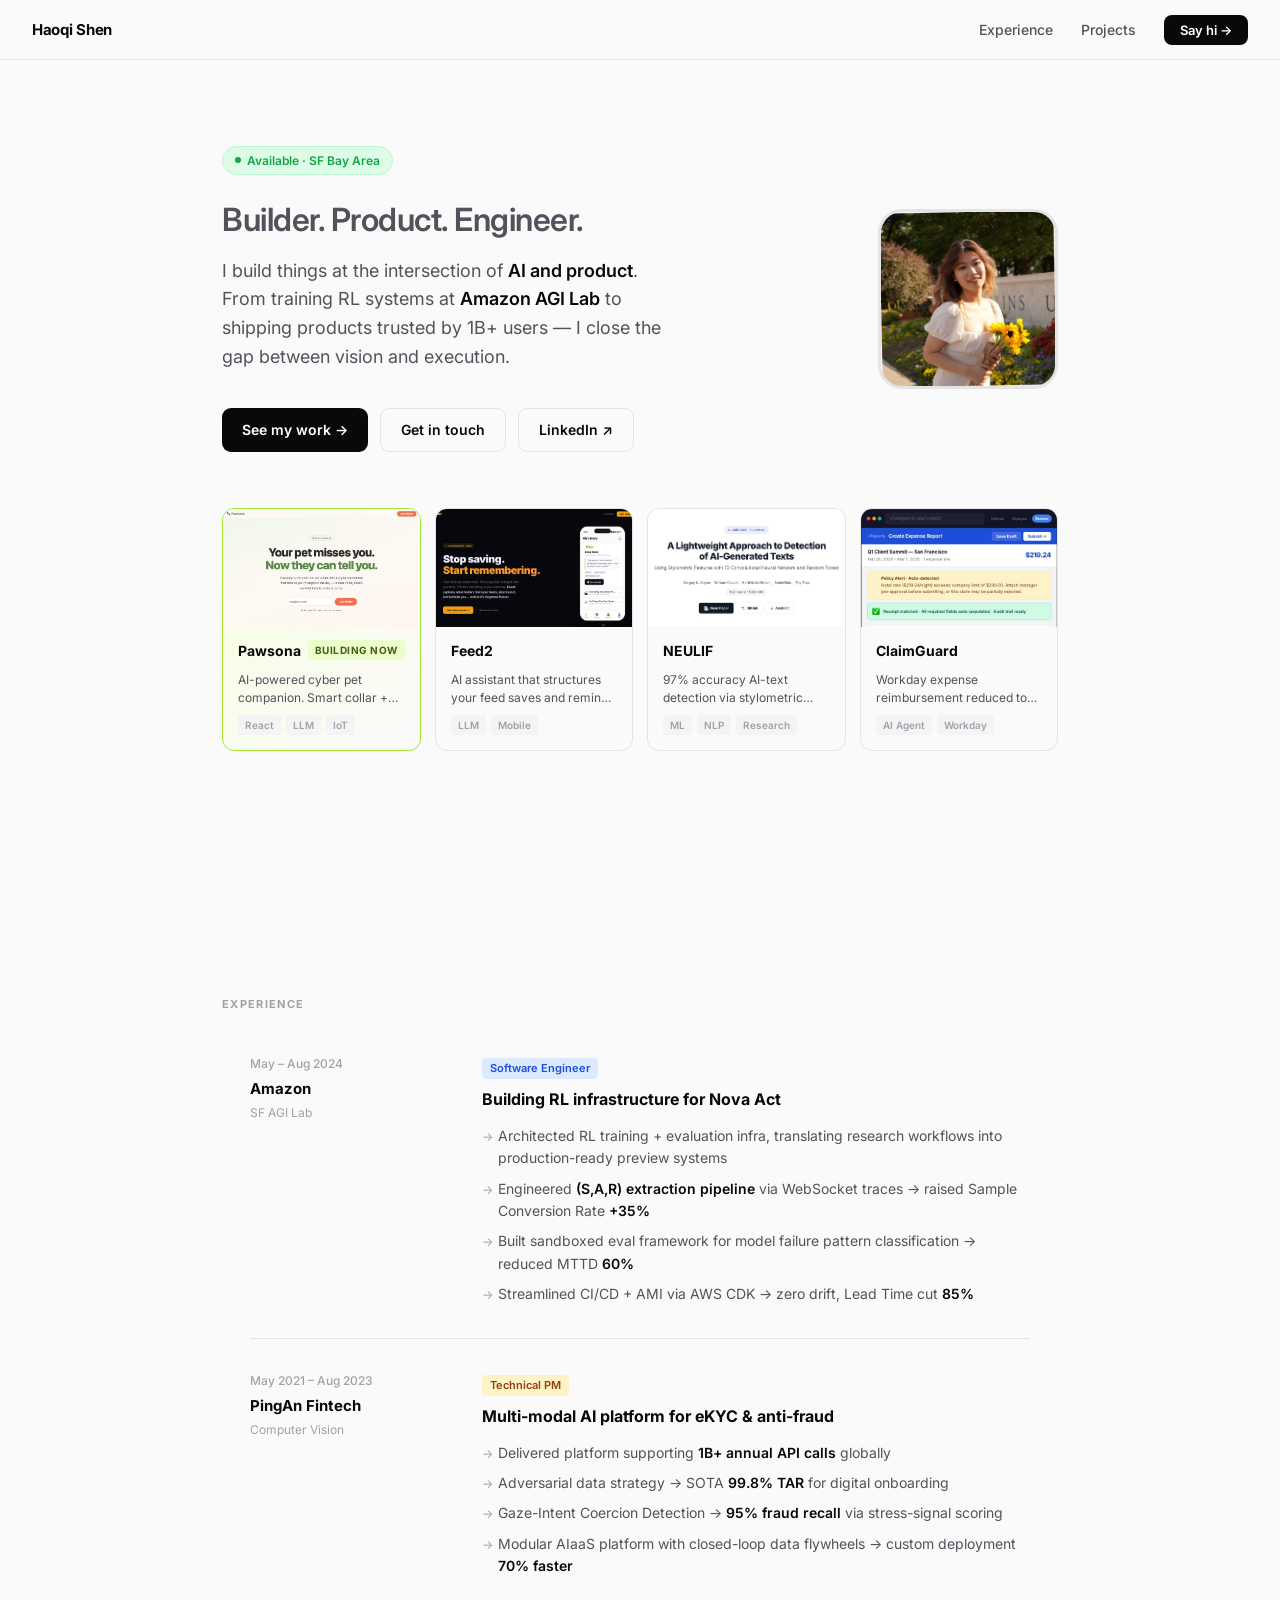
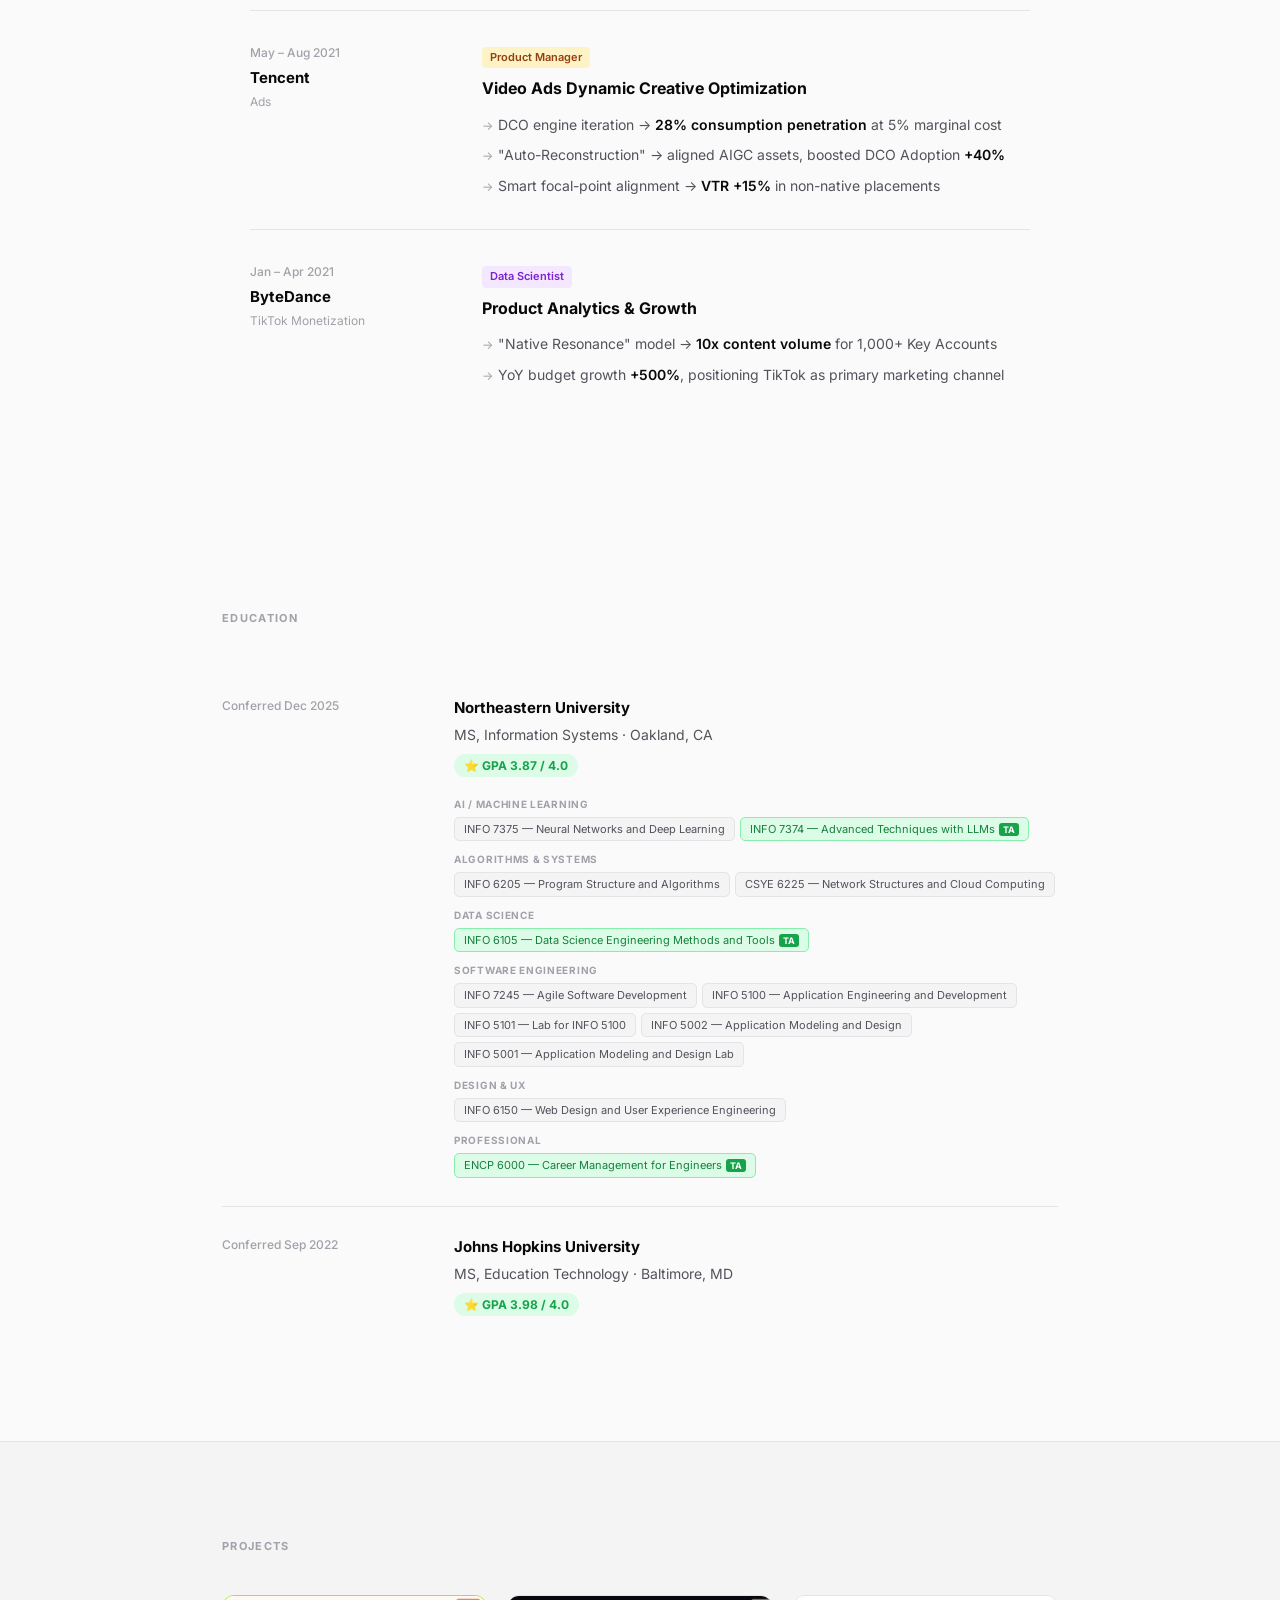
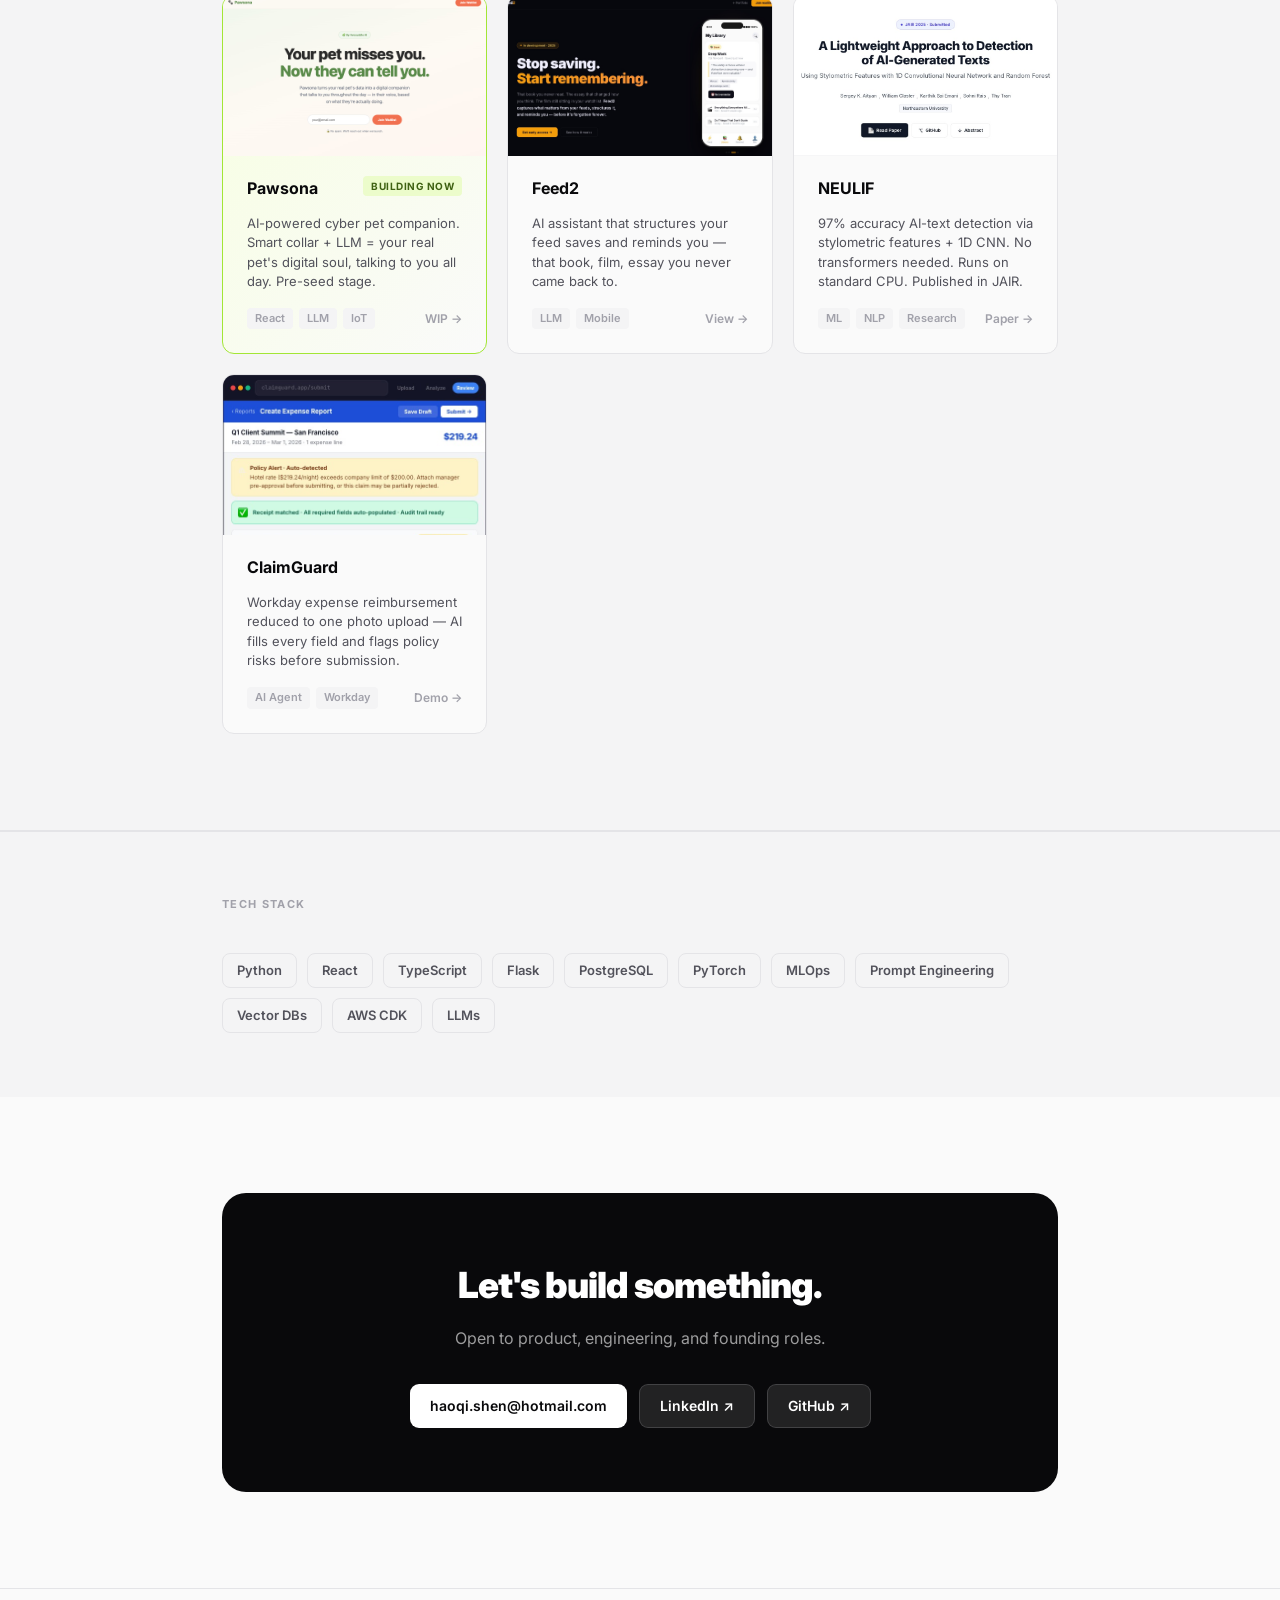
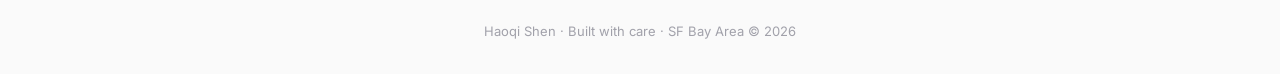
==== commit 0ec0cac7: "Experience: clickable company links, centered layout; Education: add NEU courses - Remove hero compa" ====
--- a/index.html
+++ b/index.html
@@ -309,7 +309,9 @@
     .about-text em { font-style: normal; color: var(--fg); }
 
     /* EXPERIENCE */
-    .exp-list { display: flex; flex-direction: column; gap: 0; }
+    .exp-list { display: flex; flex-direction: column; gap: 0; max-width: 780px; margin: 0 auto; }
+    .exp-company a { color: inherit; text-decoration: none; }
+    .exp-company a:hover { color: var(--blue); text-decoration: underline; text-underline-offset: 3px; }
     .exp-item {
       display: grid;
       grid-template-columns: 200px 1fr;
@@ -501,6 +503,13 @@
       border-radius: 100px;
       margin-top: 8px;
     }
+
+    .edu-courses { margin-top: 18px; display: flex; flex-direction: column; gap: 10px; }
+    .course-group-label { font-size: 10px; font-weight: 700; color: var(--fg3); text-transform: uppercase; letter-spacing: 0.07em; margin-bottom: 5px; }
+    .course-pills { display: flex; flex-wrap: wrap; gap: 5px; }
+    .course-pill { font-size: 11px; color: var(--fg2); background: var(--bg2); border: 1px solid var(--border); padding: 3px 9px; border-radius: 5px; line-height: 1.5; }
+    .course-pill.ta-pill { background: #dcfce7; color: #15803d; border-color: #86efac; }
+    .ta-mark { font-size: 9px; font-weight: 700; background: #16a34a; color: #fff; padding: 1px 4px; border-radius: 3px; margin-left: 4px; vertical-align: middle; letter-spacing: 0.02em; }
 
     /* STACK */
     .stack-grid {
@@ -634,13 +643,6 @@
             <a href="mailto:haoqi.shen@hotmail.com" class="btn btn-secondary">Get in touch</a>
             <a href="https://www.linkedin.com/in/shenhaoqi/" target="_blank" class="btn btn-secondary">LinkedIn ↗</a>
           </div>
-          <div class="hero-companies">
-            <span class="hero-companies-label">Previously at</span>
-            <span class="company-tag">Amazon</span>
-            <span class="company-tag">PingAn</span>
-            <span class="company-tag">Tencent</span>
-            <span class="company-tag">ByteDance</span>
-          </div>
         </div>
         <div class="hero-photo">
           <img src="avatar.jpg" alt="Haoqi Shen" />
@@ -718,7 +720,7 @@
       <div class="exp-item fade-in">
         <div class="exp-meta">
           <div class="exp-period">May – Aug 2024</div>
-          <div class="exp-company">Amazon</div>
+          <div class="exp-company"><a href="https://www.amazon.science/" target="_blank" rel="noopener">Amazon</a></div>
           <div class="exp-dept">SF AGI Lab</div>
         </div>
         <div class="exp-content">
@@ -736,7 +738,7 @@
       <div class="exp-item fade-in">
         <div class="exp-meta">
           <div class="exp-period">May 2021 – Aug 2023</div>
-          <div class="exp-company">PingAn Fintech</div>
+          <div class="exp-company"><a href="https://www.pinganfintec.com/en" target="_blank" rel="noopener">PingAn Fintech</a></div>
           <div class="exp-dept">Computer Vision</div>
         </div>
         <div class="exp-content">
@@ -754,7 +756,7 @@
       <div class="exp-item fade-in">
         <div class="exp-meta">
           <div class="exp-period">May – Aug 2021</div>
-          <div class="exp-company">Tencent</div>
+          <div class="exp-company"><a href="https://www.tencent.com/en-us/" target="_blank" rel="noopener">Tencent</a></div>
           <div class="exp-dept">Ads</div>
         </div>
         <div class="exp-content">
@@ -771,7 +773,7 @@
       <div class="exp-item fade-in">
         <div class="exp-meta">
           <div class="exp-period">Jan – Apr 2021</div>
-          <div class="exp-company">ByteDance</div>
+          <div class="exp-company"><a href="https://www.bytedance.com/en/" target="_blank" rel="noopener">ByteDance</a></div>
           <div class="exp-dept">TikTok Monetization</div>
         </div>
         <div class="exp-content">
@@ -801,6 +803,50 @@
           <div class="edu-school">Northeastern University</div>
           <div class="edu-degree">MS, Information Systems · Oakland, CA</div>
           <div class="edu-gpa">⭐ GPA 3.87 / 4.0</div>
+          <div class="edu-courses">
+            <div>
+              <div class="course-group-label">AI / Machine Learning</div>
+              <div class="course-pills">
+                <span class="course-pill">INFO 7375 — Neural Networks and Deep Learning</span>
+                <span class="course-pill ta-pill">INFO 7374 — Advanced Techniques with LLMs<span class="ta-mark">TA</span></span>
+              </div>
+            </div>
+            <div>
+              <div class="course-group-label">Algorithms &amp; Systems</div>
+              <div class="course-pills">
+                <span class="course-pill">INFO 6205 — Program Structure and Algorithms</span>
+                <span class="course-pill">CSYE 6225 — Network Structures and Cloud Computing</span>
+              </div>
+            </div>
+            <div>
+              <div class="course-group-label">Data Science</div>
+              <div class="course-pills">
+                <span class="course-pill ta-pill">INFO 6105 — Data Science Engineering Methods and Tools<span class="ta-mark">TA</span></span>
+              </div>
+            </div>
+            <div>
+              <div class="course-group-label">Software Engineering</div>
+              <div class="course-pills">
+                <span class="course-pill">INFO 7245 — Agile Software Development</span>
+                <span class="course-pill">INFO 5100 — Application Engineering and Development</span>
+                <span class="course-pill">INFO 5101 — Lab for INFO 5100</span>
+                <span class="course-pill">INFO 5002 — Application Modeling and Design</span>
+                <span class="course-pill">INFO 5001 — Application Modeling and Design Lab</span>
+              </div>
+            </div>
+            <div>
+              <div class="course-group-label">Design &amp; UX</div>
+              <div class="course-pills">
+                <span class="course-pill">INFO 6150 — Web Design and User Experience Engineering</span>
+              </div>
+            </div>
+            <div>
+              <div class="course-group-label">Professional</div>
+              <div class="course-pills">
+                <span class="course-pill ta-pill">ENCP 6000 — Career Management for Engineers<span class="ta-mark">TA</span></span>
+              </div>
+            </div>
+          </div>
         </div>
       </div>
       <div class="edu-item fade-in">
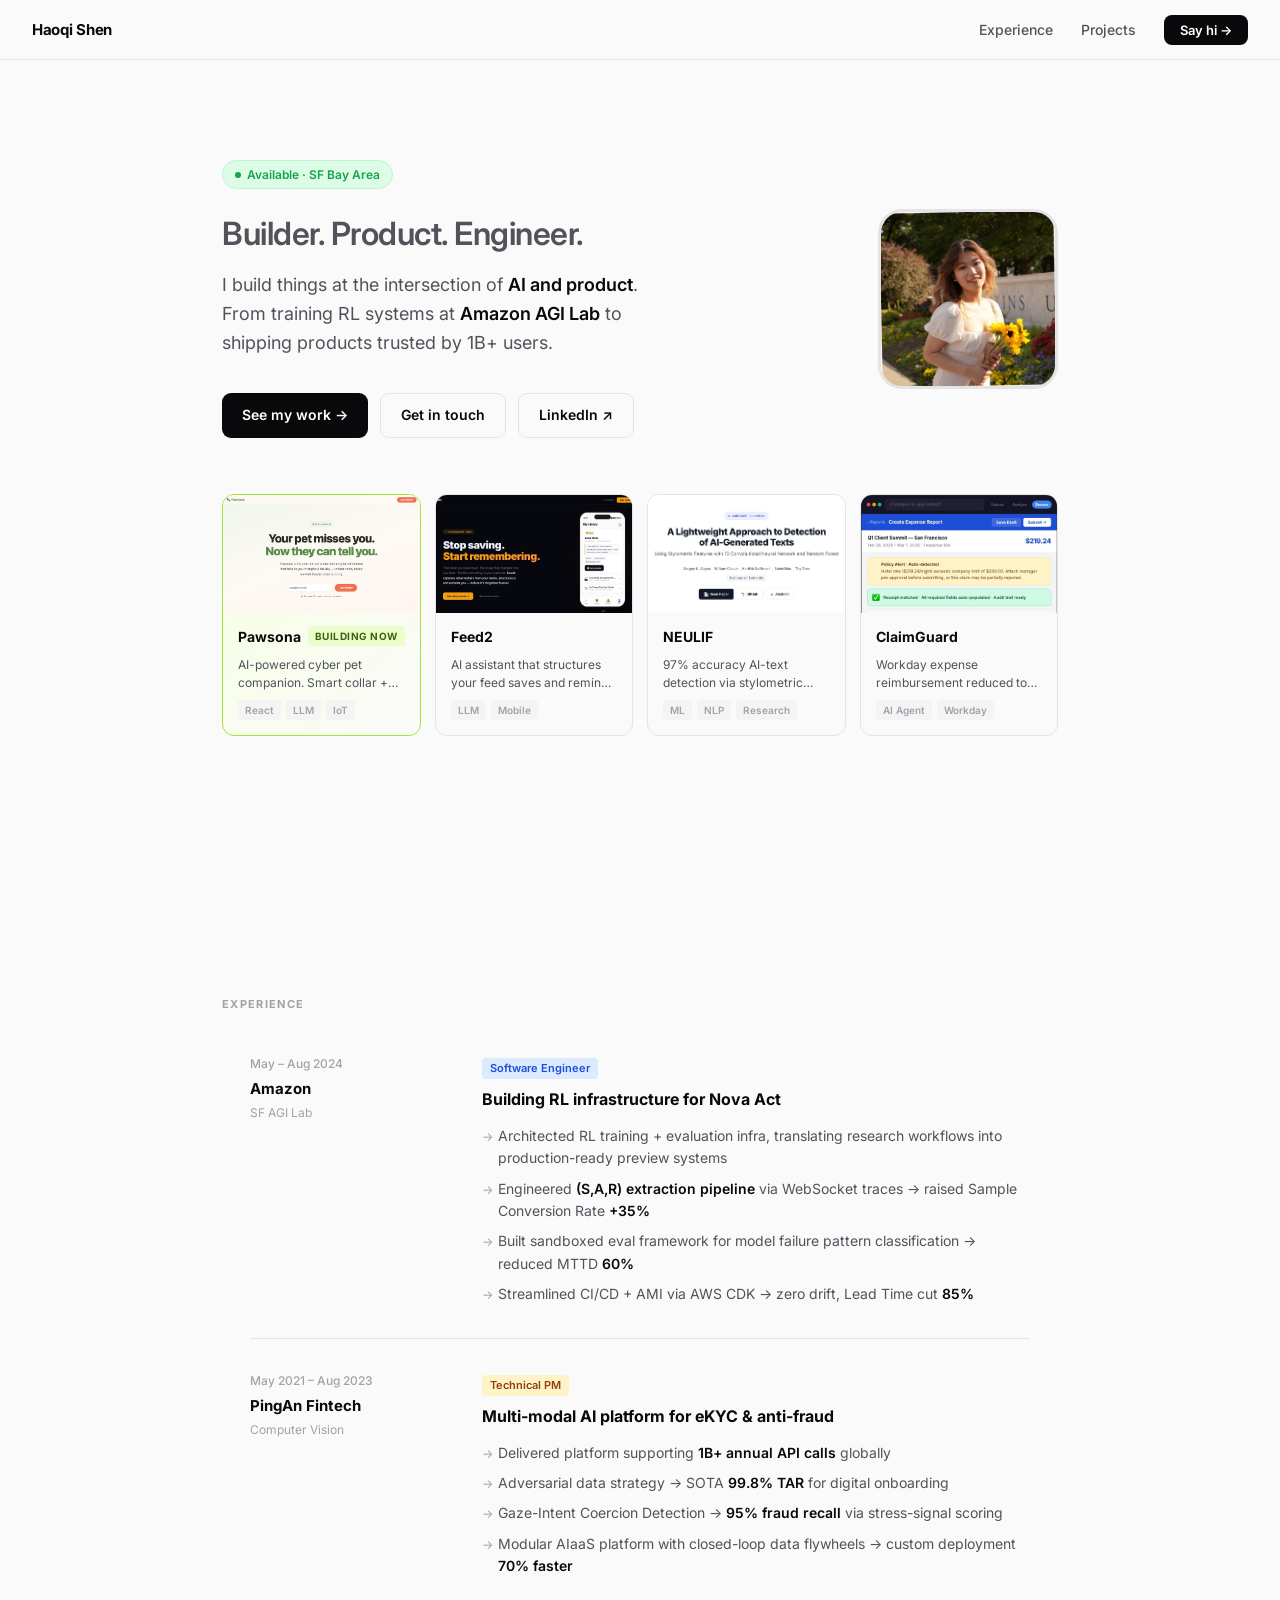
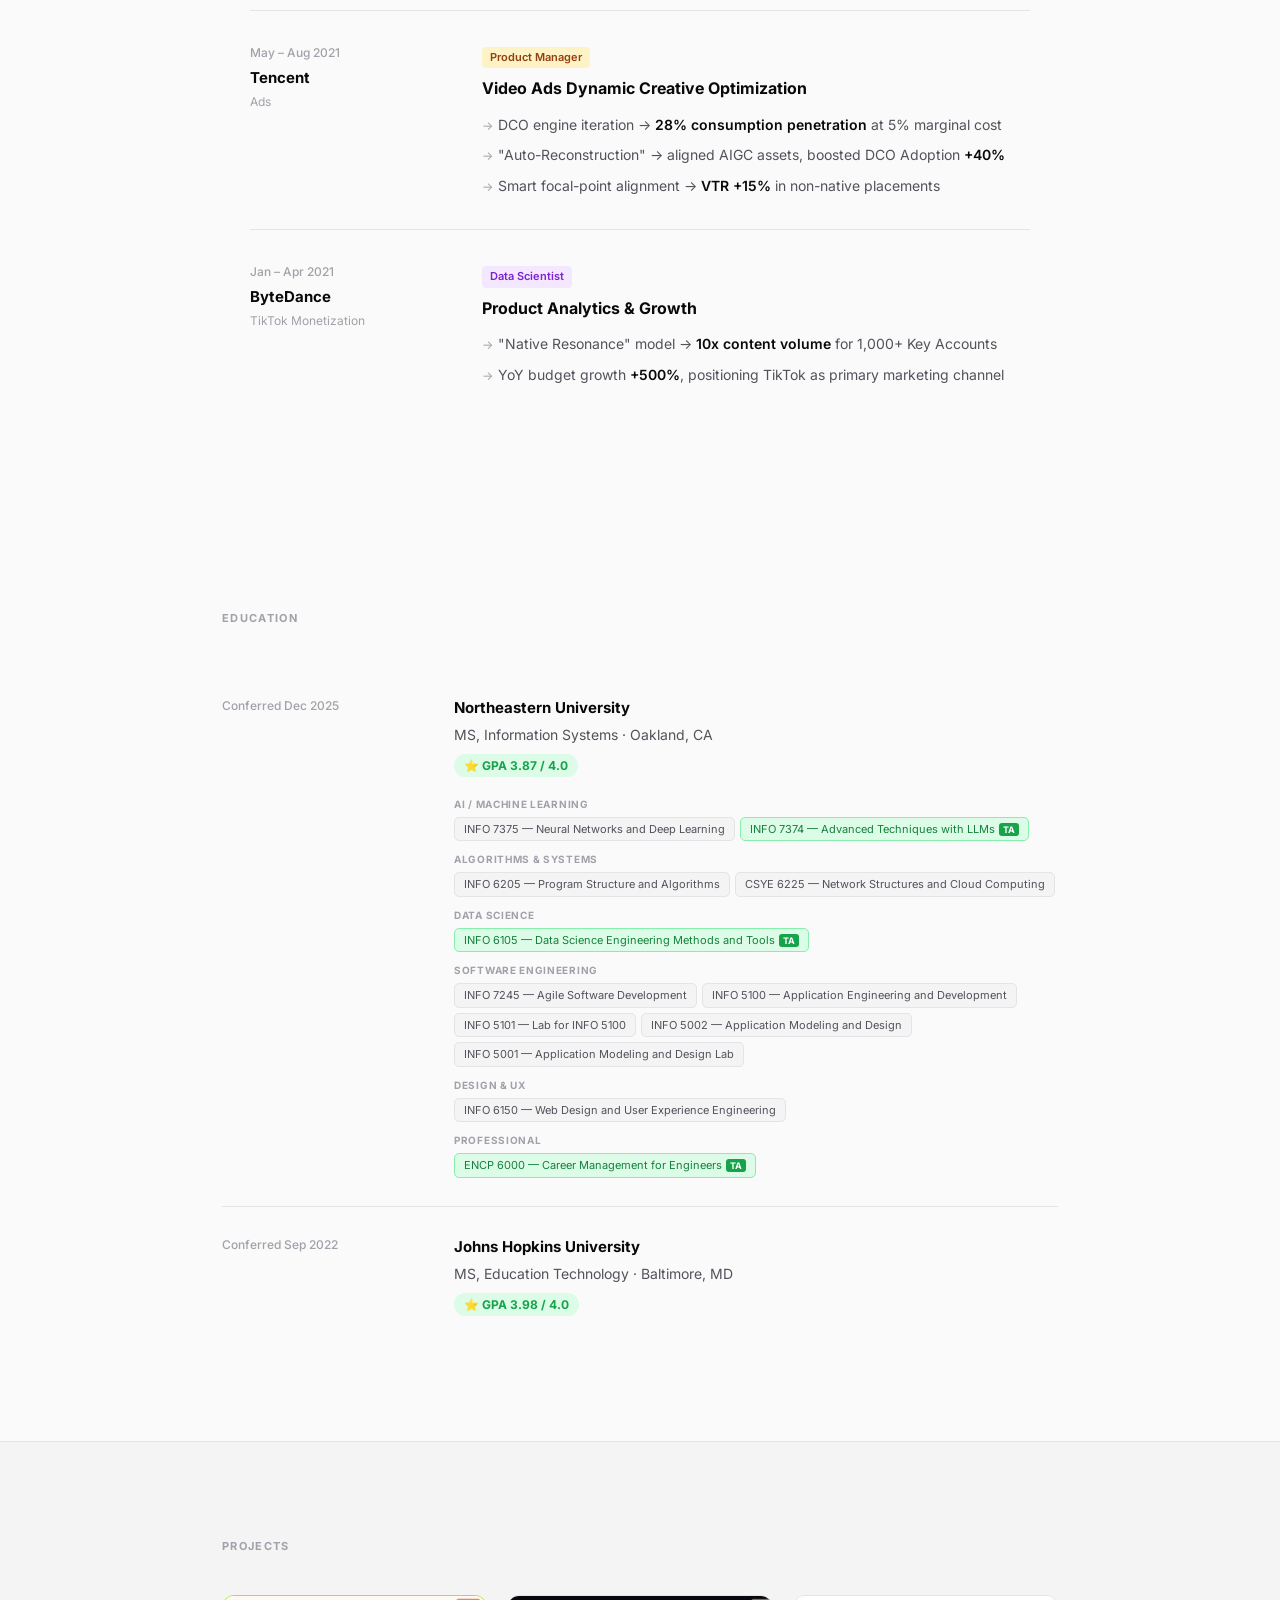
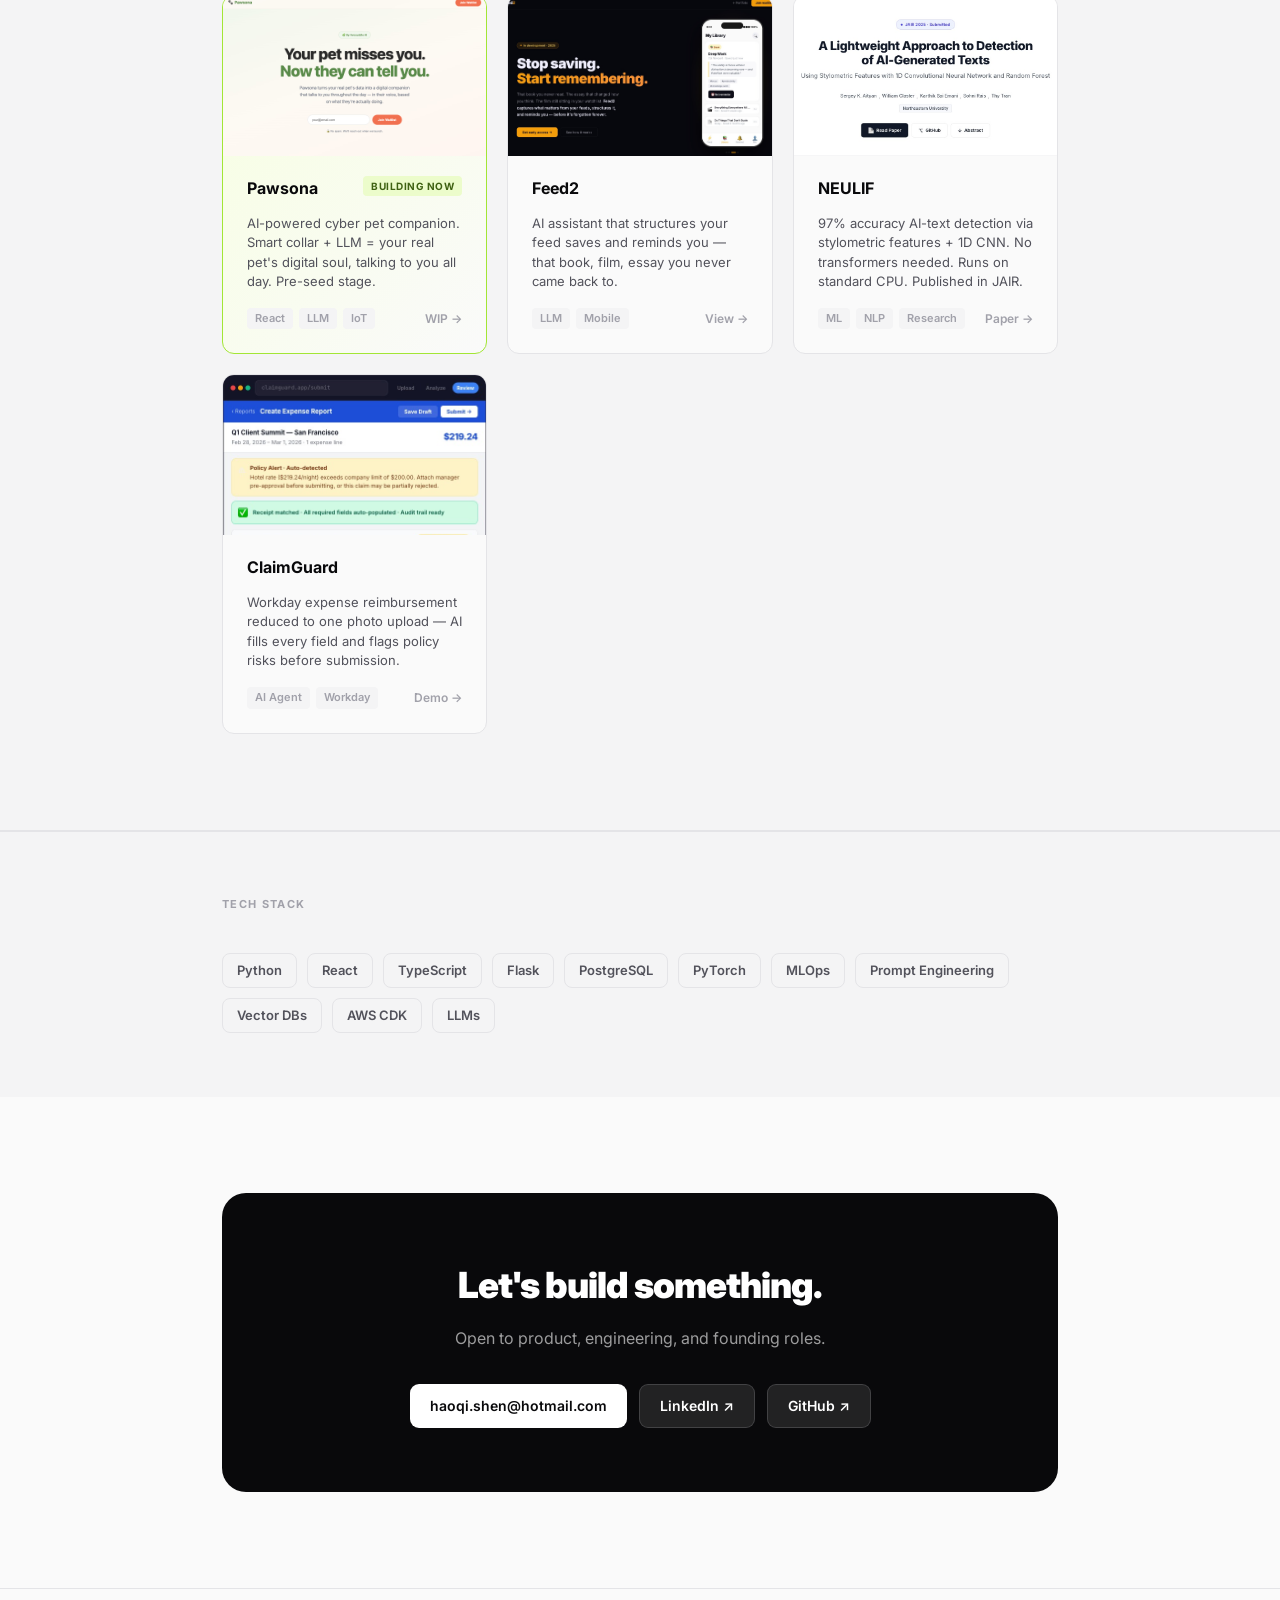
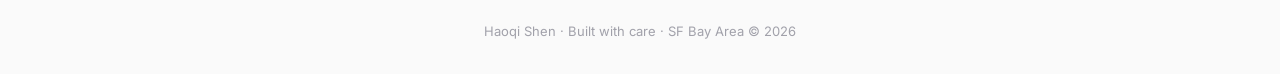
==== commit c93a1cc3: "Remove tagline ending from hero Co-Authored-By: Claude Sonnet 4.6 <noreply@anthropic.com>" ====
--- a/index.html
+++ b/index.html
@@ -636,7 +636,7 @@
           <p class="hero-tagline">
             I build things at the intersection of <strong>AI and product</strong>.
             From training RL systems at <strong>Amazon AGI Lab</strong> to shipping
-            products trusted by 1B+ users — I close the gap between vision and execution.
+            products trusted by 1B+ users.
           </p>
           <div class="hero-actions">
             <a href="#projects" class="btn btn-primary">See my work →</a>
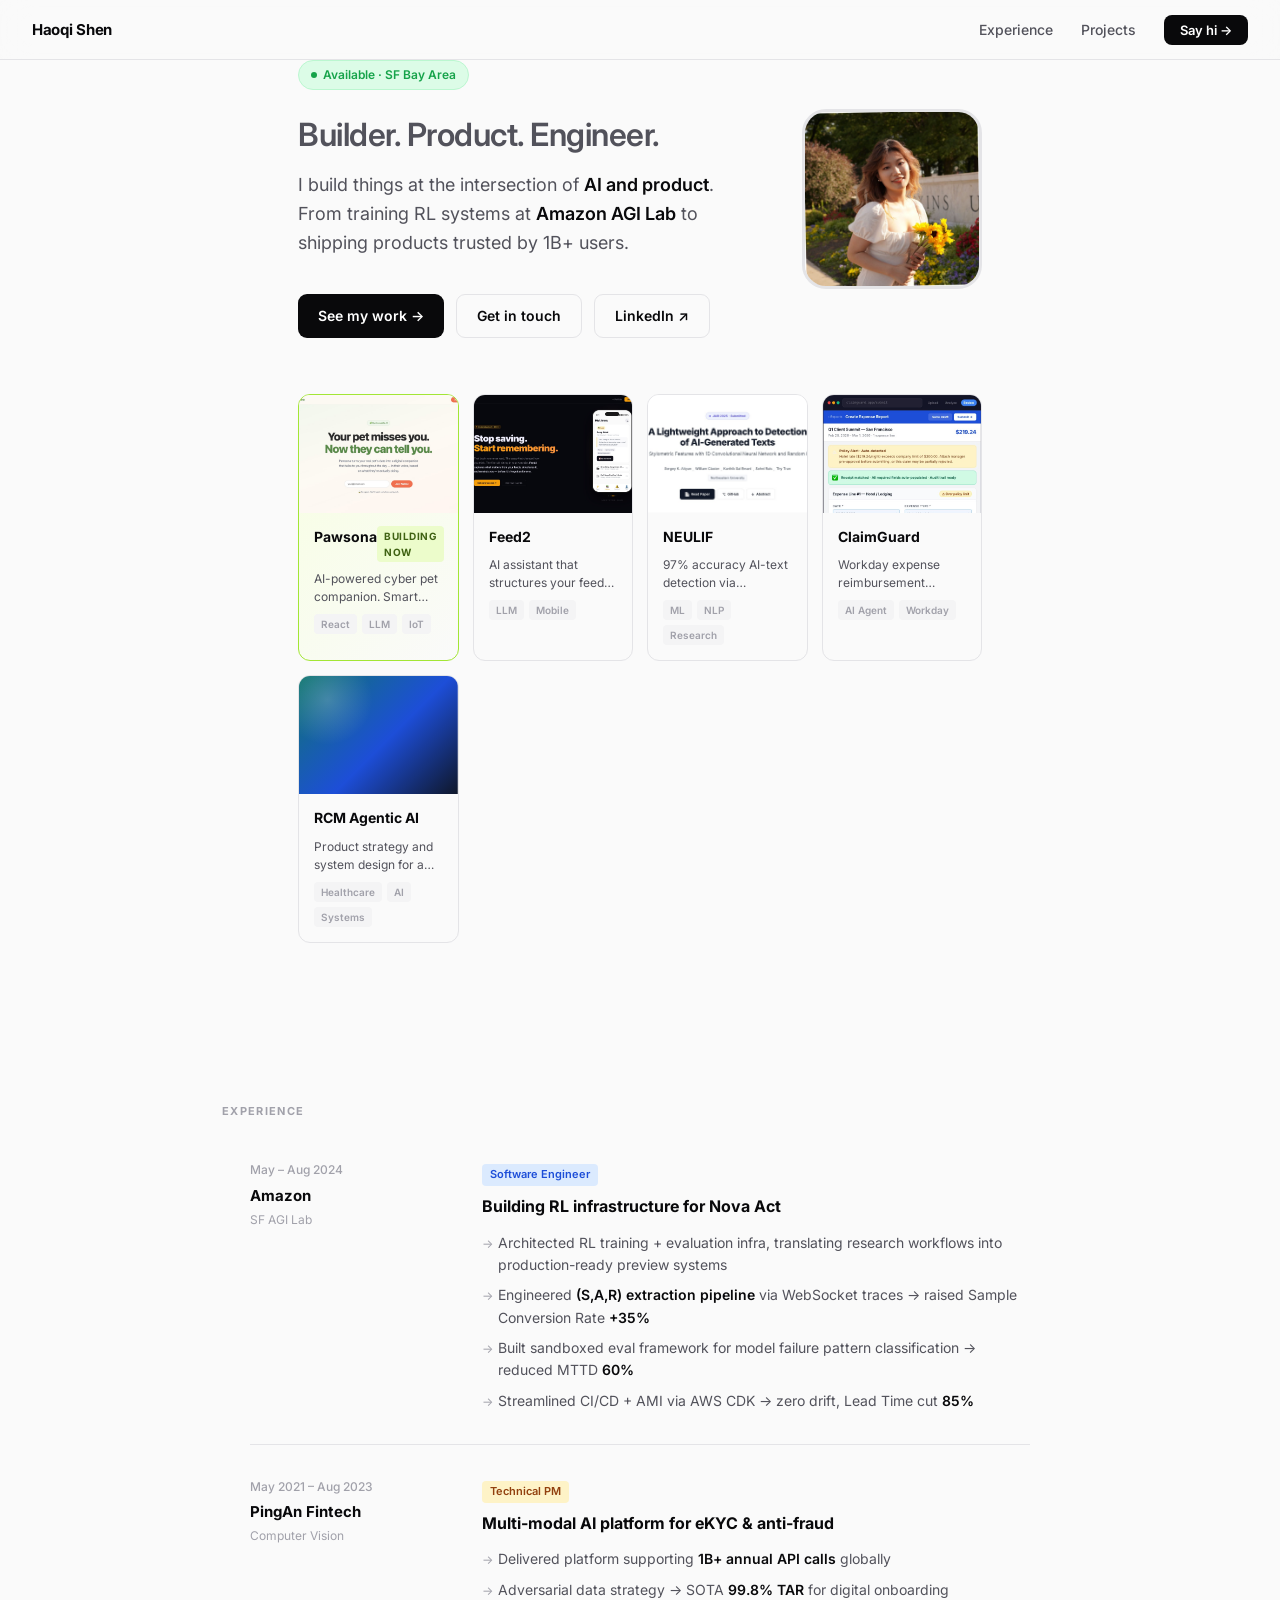
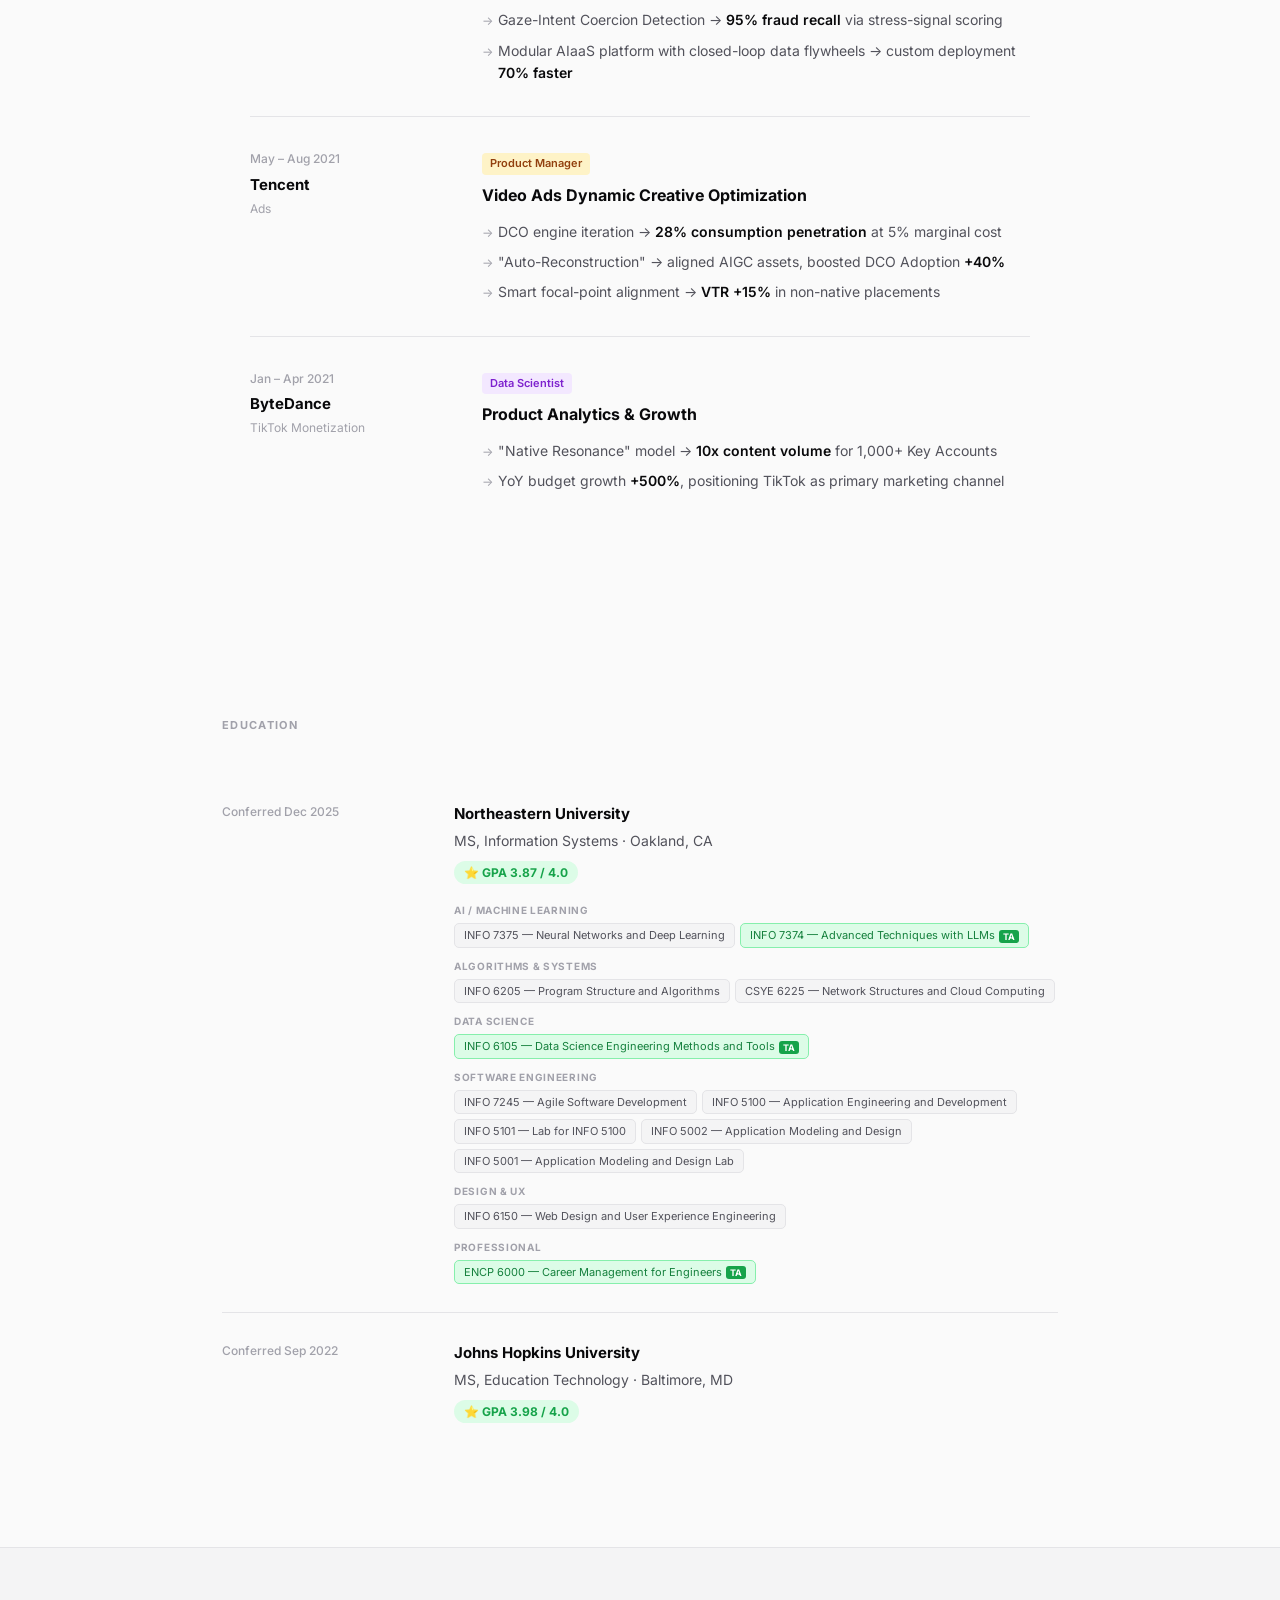
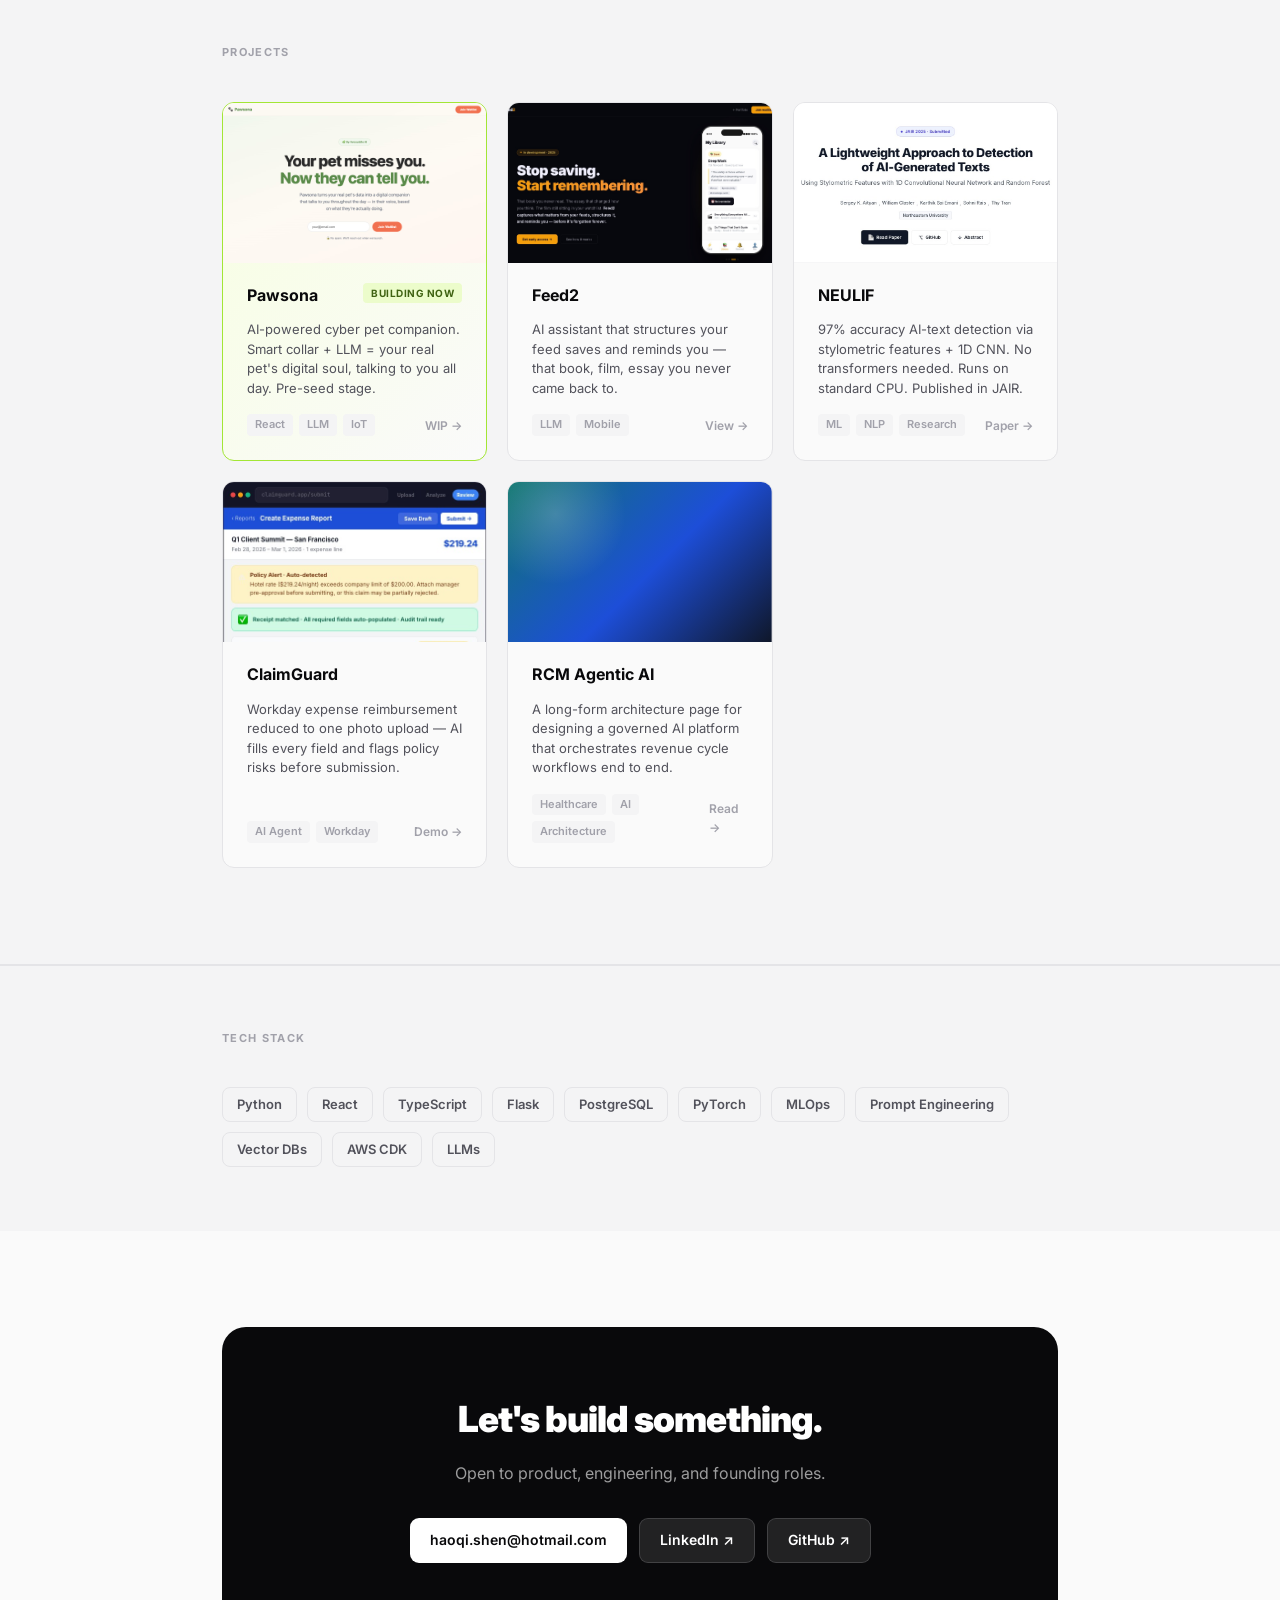
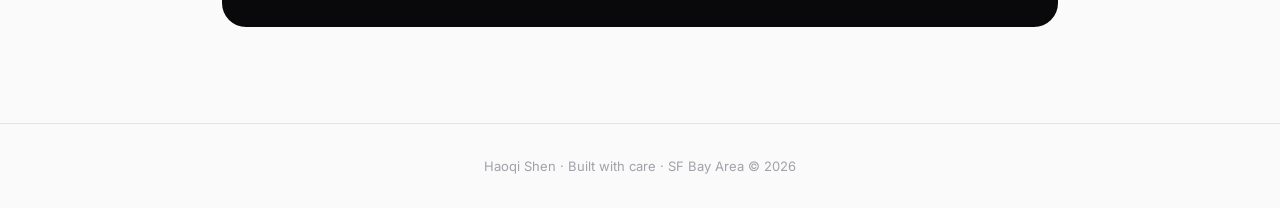
==== commit 33782c69: "Add RCM architecture landing page" ====
--- a/index.html
+++ b/index.html
@@ -219,7 +219,7 @@
     /* HERO PROJECTS GALLERY */
     .hero-gallery {
       display: grid;
-      grid-template-columns: repeat(4, 1fr);
+      grid-template-columns: repeat(auto-fit, minmax(160px, 1fr));
       gap: 14px;
     }
     .hero-proj {
@@ -296,6 +296,11 @@
       color: var(--fg3);
       padding: 2px 7px;
       border-radius: 4px;
+    }
+    .thumb-rcm {
+      background:
+        radial-gradient(circle at 18% 20%, rgba(255,255,255,0.2), transparent 28%),
+        linear-gradient(135deg, #0f766e 0%, #1d4ed8 55%, #0f172a 100%);
     }
 
     /* ABOUT */
@@ -705,6 +710,19 @@
           </div>
         </a>
 
+        <a href="rcm.html" class="hero-proj">
+          <div class="proj-thumb thumb-rcm"></div>
+          <div class="proj-body">
+            <div class="hero-proj-name">RCM Agentic AI</div>
+            <div class="hero-proj-desc">Product strategy and system design for a governed AI operating layer in healthcare revenue cycle management.</div>
+            <div class="hero-proj-tags">
+              <span class="hero-proj-tag">Healthcare</span>
+              <span class="hero-proj-tag">AI</span>
+              <span class="hero-proj-tag">Systems</span>
+            </div>
+          </div>
+        </a>
+
       </div>
 
     </div>
@@ -930,6 +948,22 @@
               <span class="project-tag">Workday</span>
             </div>
             <span class="project-link">Demo →</span>
+          </div>
+        </div>
+      </a>
+
+      <a href="rcm.html" class="project-card fade-in">
+        <div class="proj-thumb thumb-rcm"></div>
+        <div class="proj-body">
+          <div class="project-name">RCM Agentic AI</div>
+          <div class="project-desc">A long-form architecture page for designing a governed AI platform that orchestrates revenue cycle workflows end to end.</div>
+          <div class="project-footer">
+            <div class="project-tags">
+              <span class="project-tag">Healthcare</span>
+              <span class="project-tag">AI</span>
+              <span class="project-tag">Architecture</span>
+            </div>
+            <span class="project-link">Read →</span>
           </div>
         </div>
       </a>
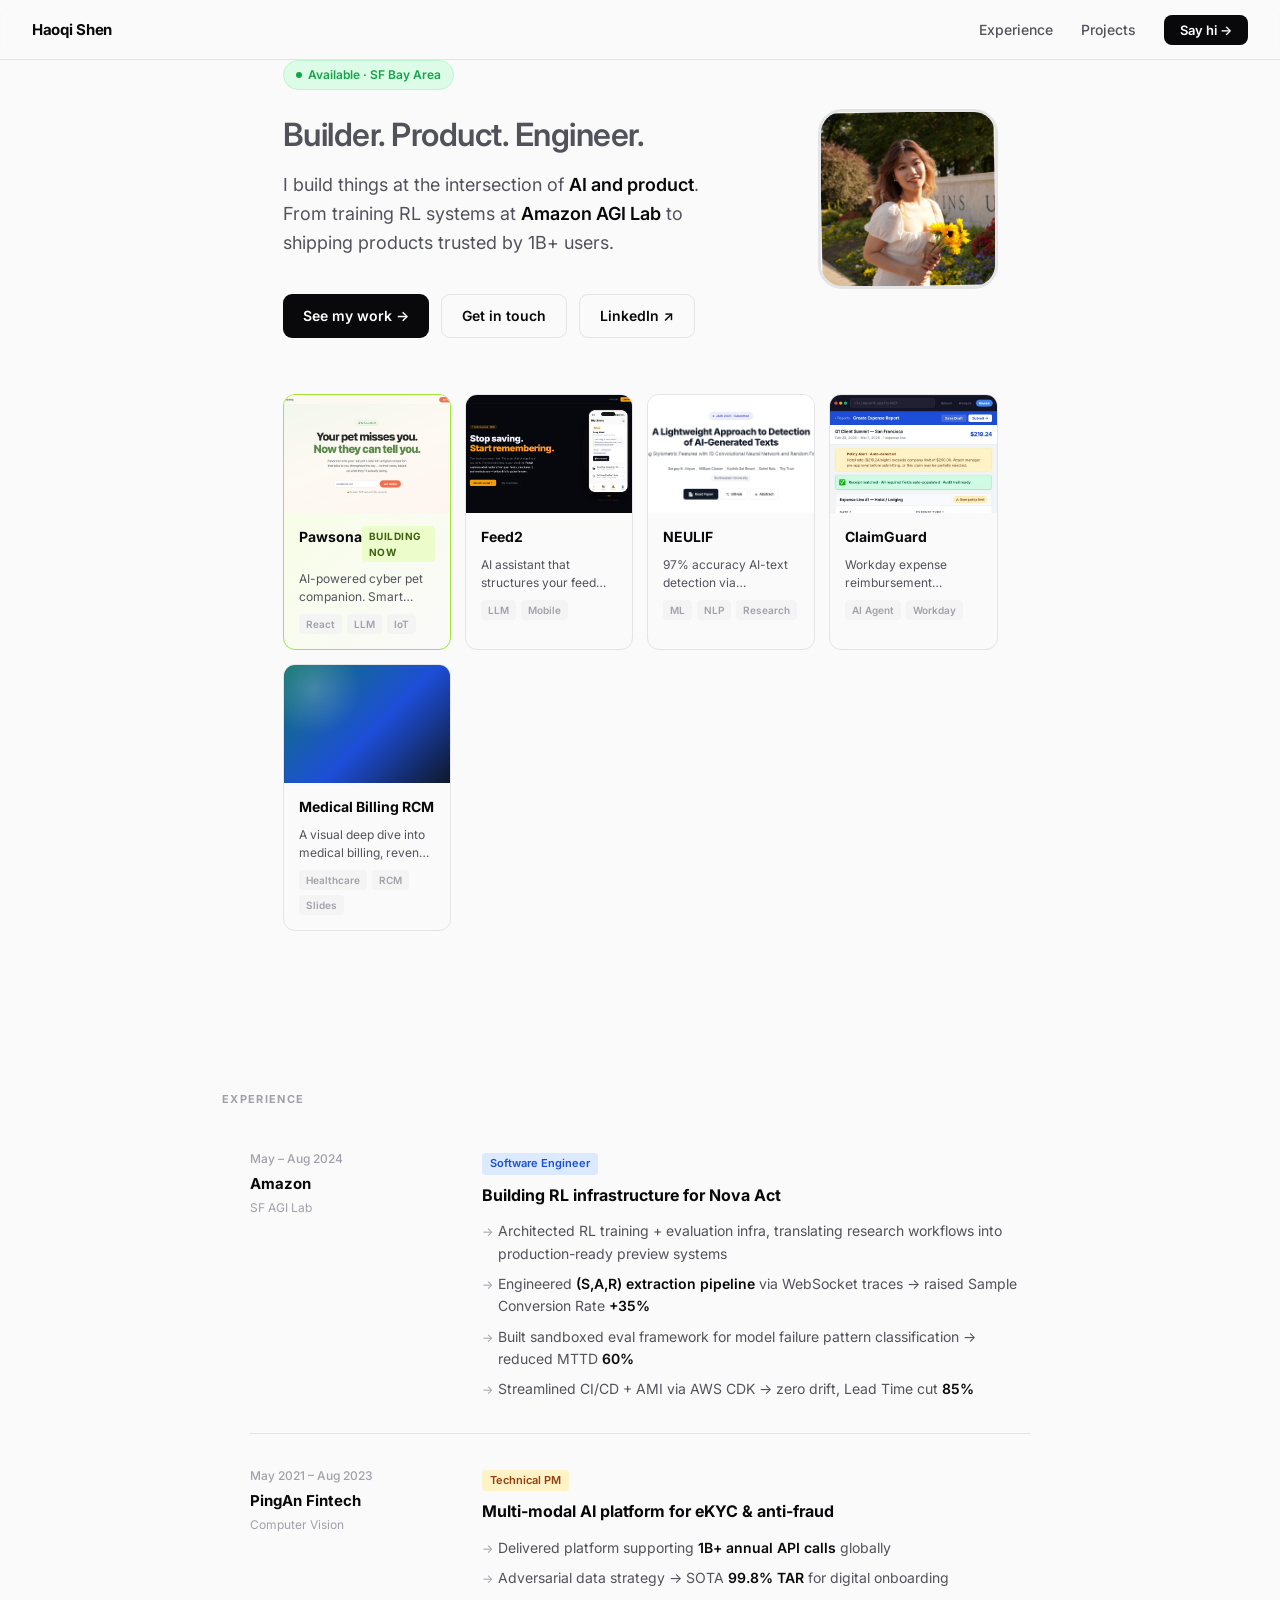
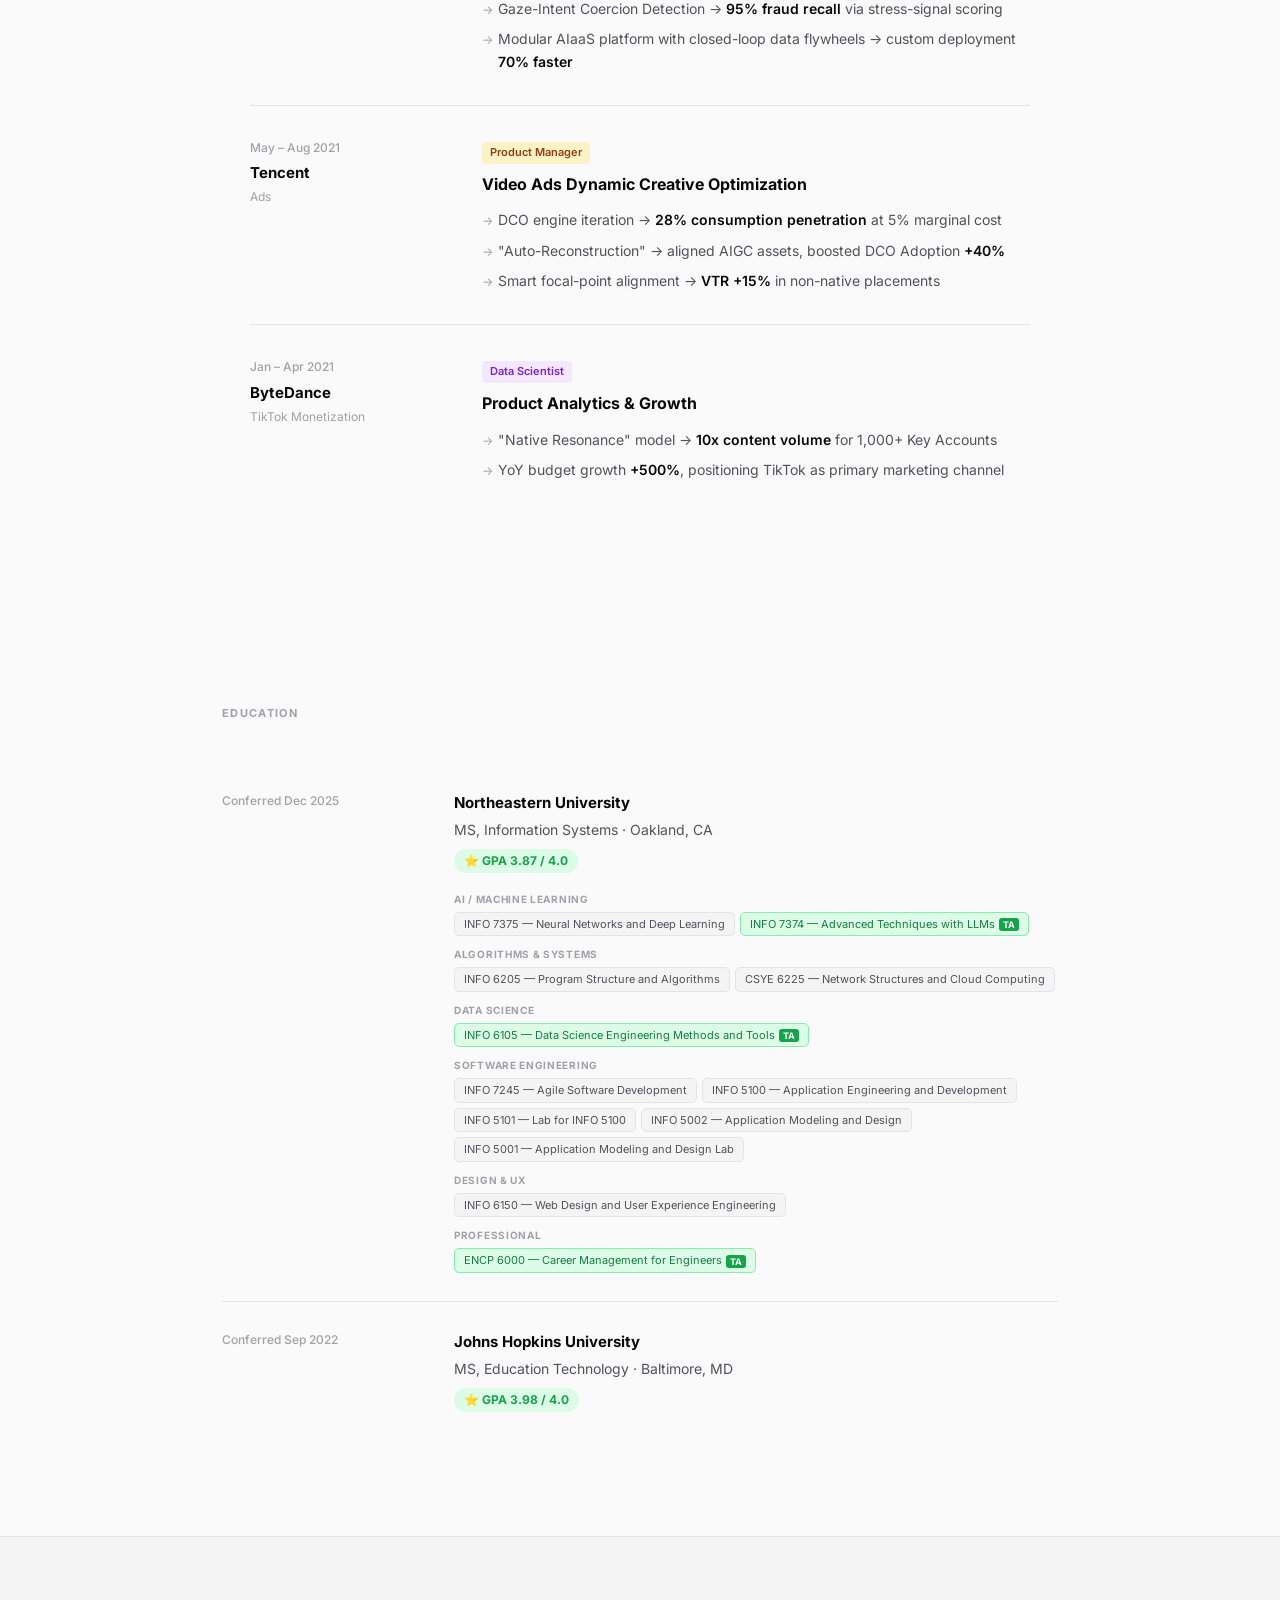
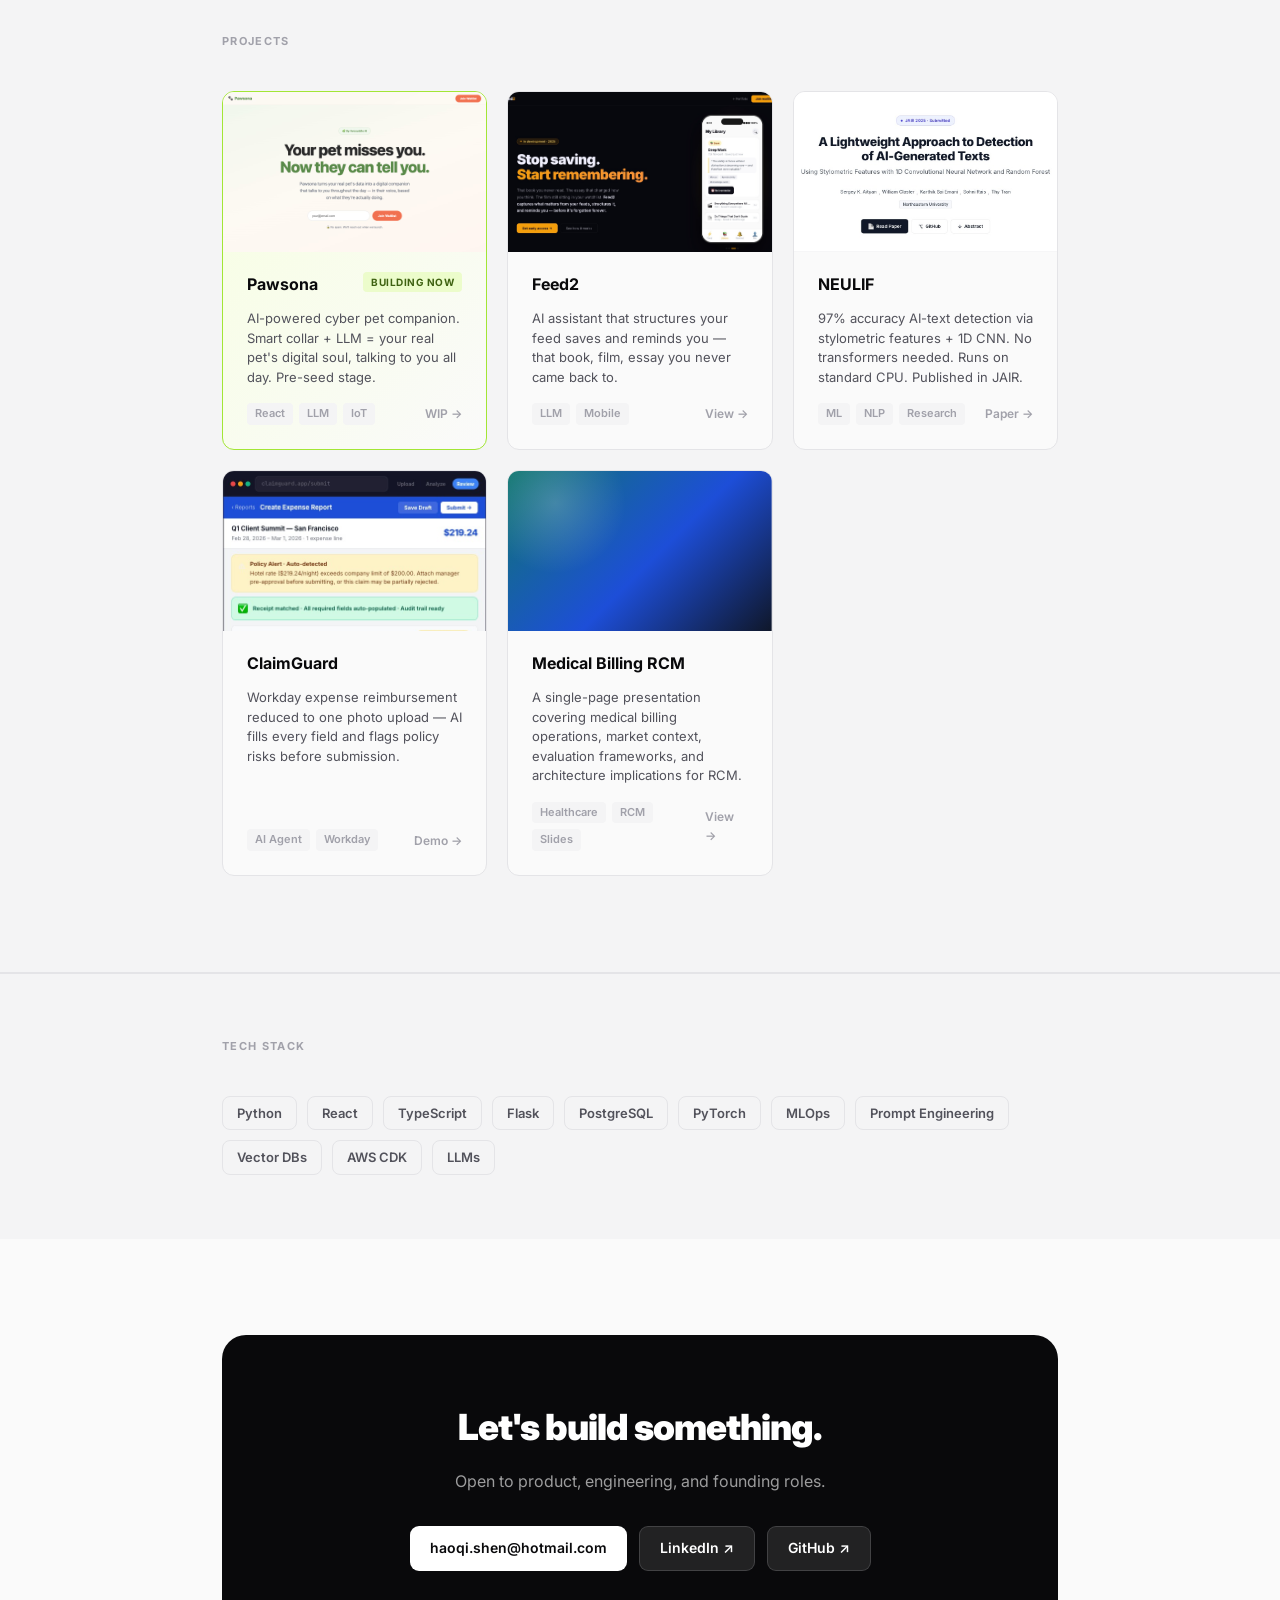
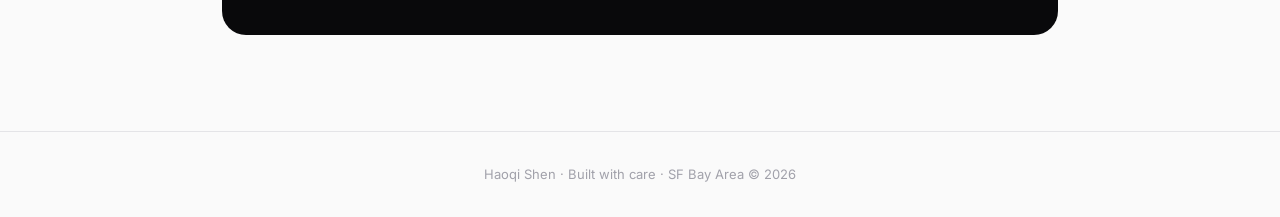
==== commit e2202126: "Replace RCM page with provided single-file version" ====
--- a/index.html
+++ b/index.html
@@ -713,12 +713,12 @@
         <a href="rcm.html" class="hero-proj">
           <div class="proj-thumb thumb-rcm"></div>
           <div class="proj-body">
-            <div class="hero-proj-name">RCM Agentic AI</div>
-            <div class="hero-proj-desc">Product strategy and system design for a governed AI operating layer in healthcare revenue cycle management.</div>
+            <div class="hero-proj-name">Medical Billing RCM</div>
+            <div class="hero-proj-desc">A visual deep dive into medical billing, revenue cycle workflows, infrastructure, KPIs, and AI-native product opportunities.</div>
             <div class="hero-proj-tags">
               <span class="hero-proj-tag">Healthcare</span>
-              <span class="hero-proj-tag">AI</span>
-              <span class="hero-proj-tag">Systems</span>
+              <span class="hero-proj-tag">RCM</span>
+              <span class="hero-proj-tag">Slides</span>
             </div>
           </div>
         </a>
@@ -955,15 +955,15 @@
       <a href="rcm.html" class="project-card fade-in">
         <div class="proj-thumb thumb-rcm"></div>
         <div class="proj-body">
-          <div class="project-name">RCM Agentic AI</div>
-          <div class="project-desc">A long-form architecture page for designing a governed AI platform that orchestrates revenue cycle workflows end to end.</div>
+          <div class="project-name">Medical Billing RCM</div>
+          <div class="project-desc">A single-page presentation covering medical billing operations, market context, evaluation frameworks, and architecture implications for RCM.</div>
           <div class="project-footer">
             <div class="project-tags">
               <span class="project-tag">Healthcare</span>
-              <span class="project-tag">AI</span>
-              <span class="project-tag">Architecture</span>
-            </div>
-            <span class="project-link">Read →</span>
+              <span class="project-tag">RCM</span>
+              <span class="project-tag">Slides</span>
+            </div>
+            <span class="project-link">View →</span>
           </div>
         </div>
       </a>
